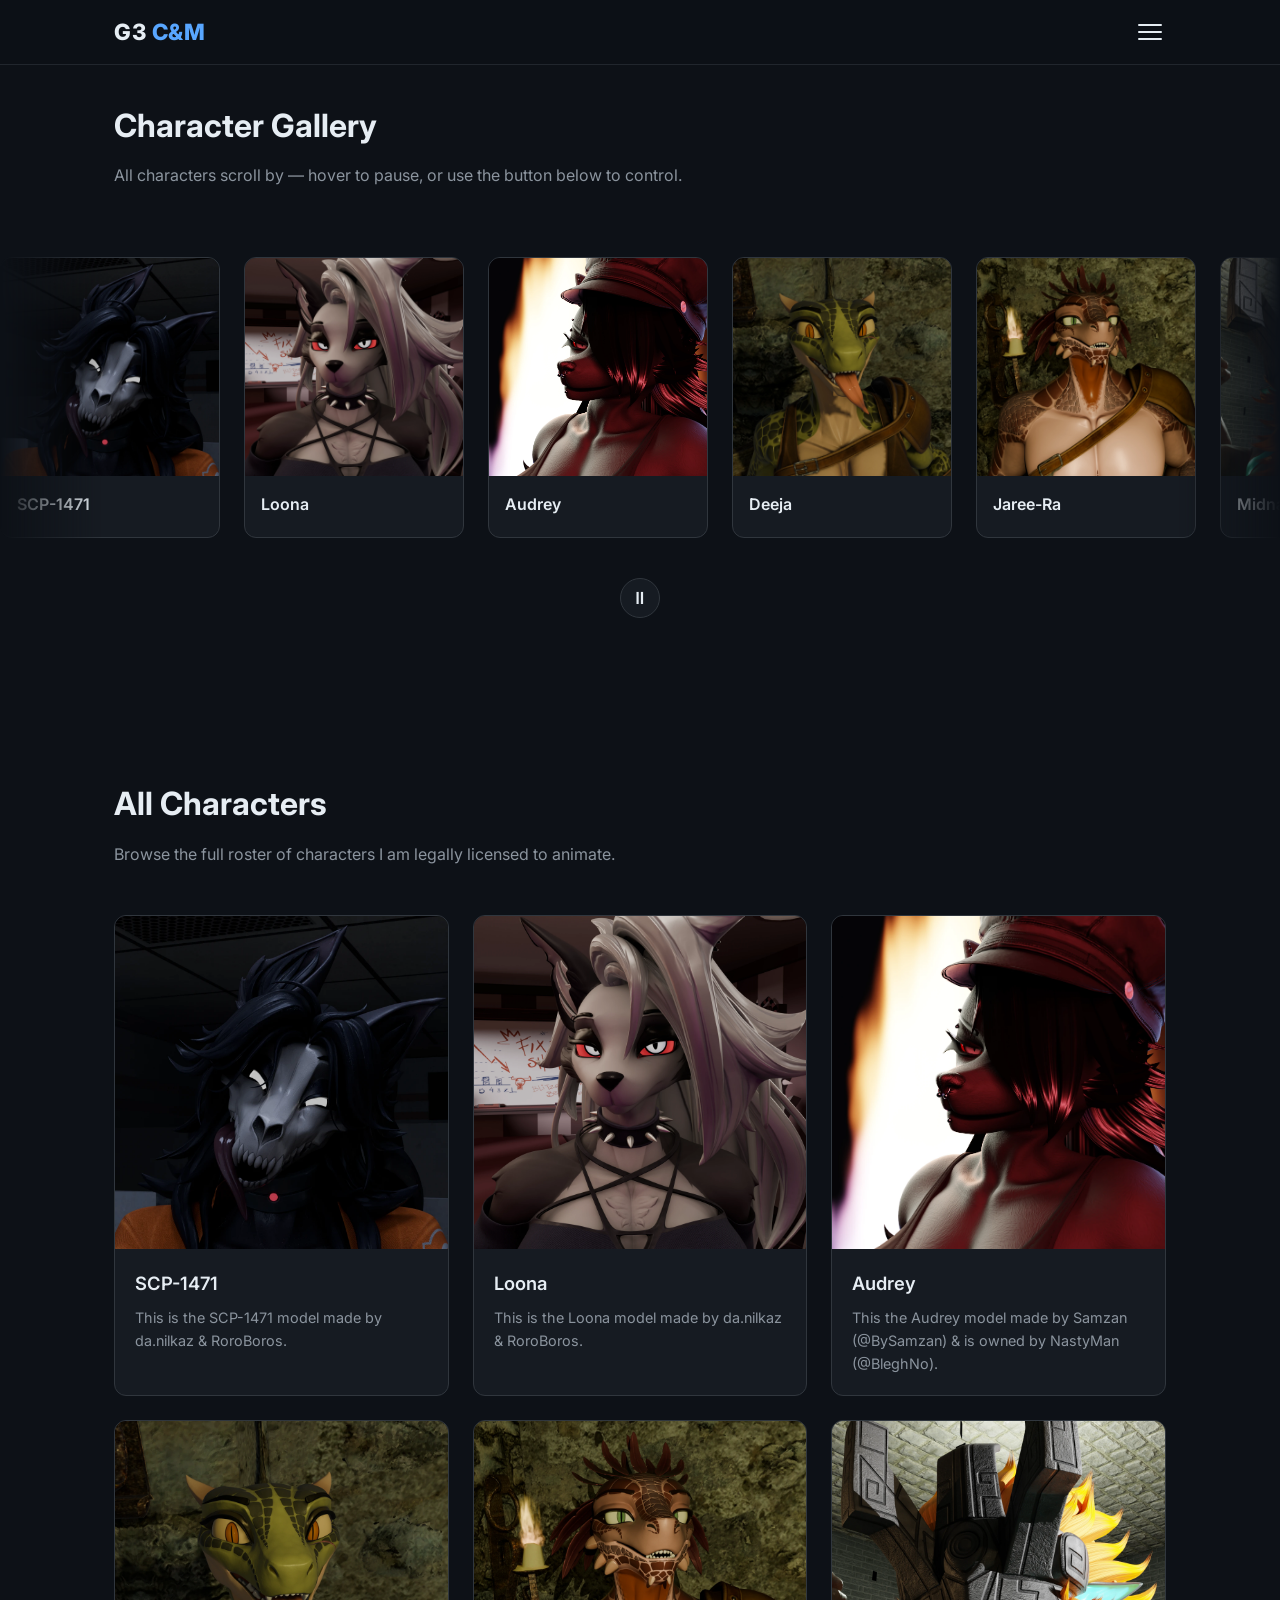
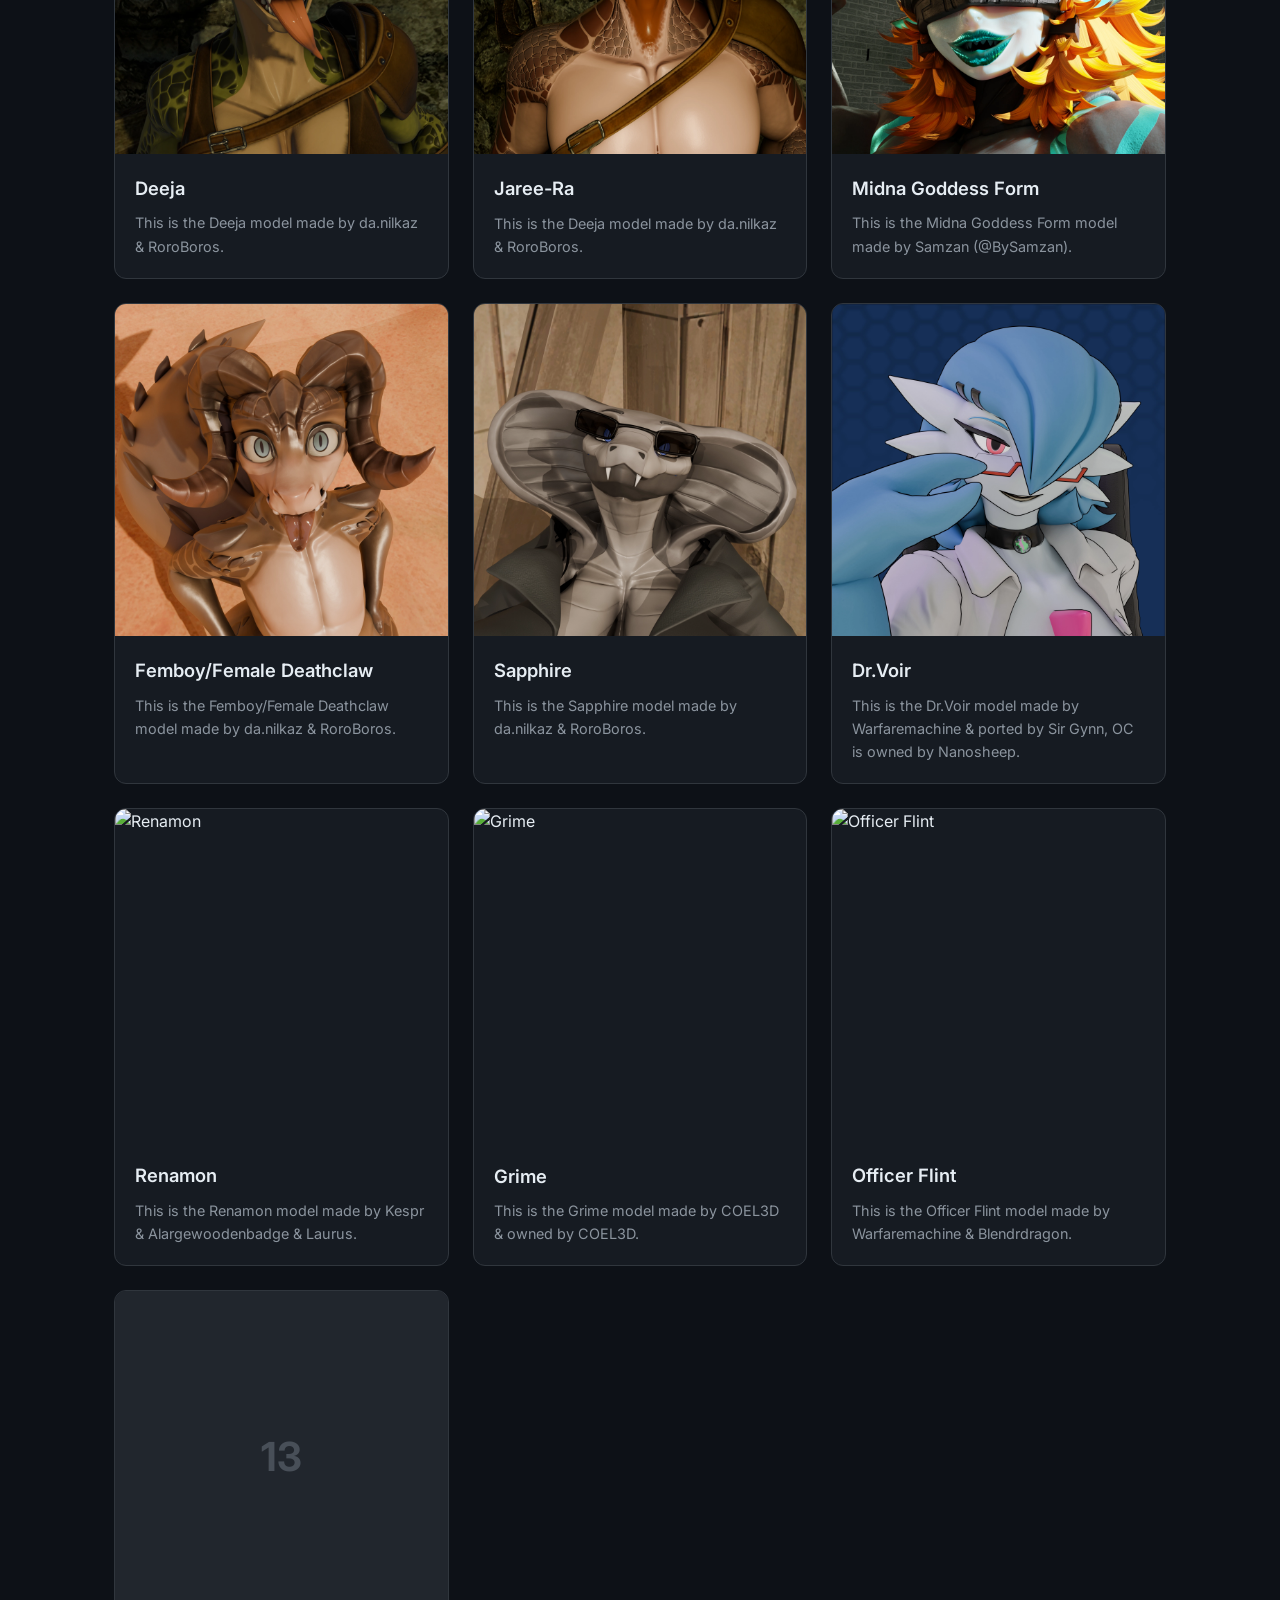
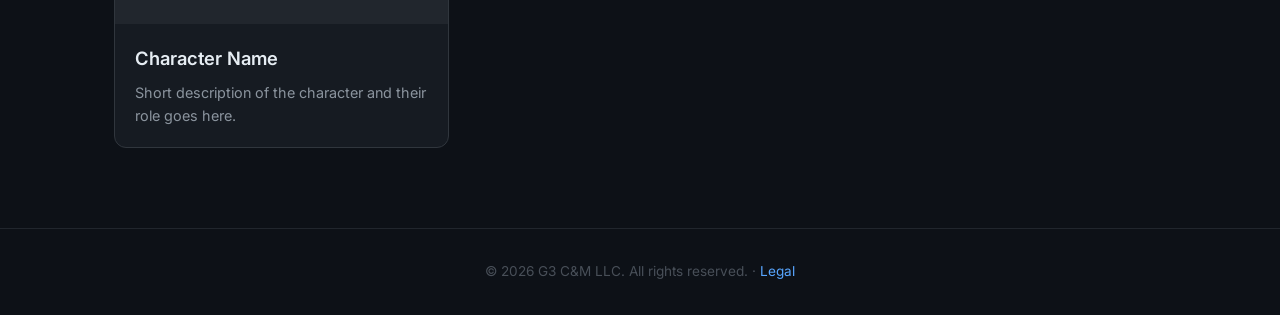
==== html/charactersPage.html @ 51c78f8b "Here is a concise commit message summarizing your diffs: Populate Grime and Officer Flint character " ====
<!DOCTYPE html>
<html lang="en">
<head>
    <meta charset="UTF-8">
    <meta name="viewport" content="width=device-width, initial-scale=1.0">
    <title>All Characters — G3 C&M</title>
    <link rel="preconnect" href="https://fonts.googleapis.com">
    <link rel="preconnect" href="https://fonts.gstatic.com" crossorigin>
    <link href="https://fonts.googleapis.com/css2?family=Inter:wght@400;500;600;700;800&display=swap" rel="stylesheet">
    <link rel="stylesheet" href="css/index.css">
</head>
<body>

<header>
    <div class="container header-inner">
        <div class="logo">G3 <span>C&amp;M</span></div>
        <button class="hamburger" id="hamburger" aria-label="Toggle navigation menu">
            <span></span>
            <span></span>
            <span></span>
        </button>
    </div>
</header>

<div class="nav-overlay" id="navOverlay"></div>
<nav class="nav-panel" id="navPanel">
    <a href="../index.html#home" class="nav-link">Home</a>
    <a href="../index.html#roster" class="nav-link">Roster</a>
    <a href="../index.html#streams" class="nav-link">Streams</a>
    <a href="../index.html#contact" class="nav-link">Contact</a>
    <a href="legal.html" class="nav-link">Legal</a>
</nav>

<main>
    <section class="carousel-section">
        <div class="container">
            <h2 class="section-title">Character Gallery</h2>
            <p class="section-sub">All characters scroll by — hover to pause, or use the button below to control.</p>
        </div>
        <div class="carousel-wrapper">
            <div class="carousel-track" id="carouselTrack">
                <div class="carousel-card">
                    <img class="carousel-img" src="images/char/mal0CharPic1.webp" alt="SCP-1471">
                    <div class="carousel-body">
                        <h3>SCP-1471</h3>
                    </div>
                </div>
                <div class="carousel-card">
                    <img class="carousel-img" src="images/char/loonaCharPic1.webp" alt="Loona">
                    <div class="carousel-body">
                        <h3>Loona</h3>
                    </div>
                </div>
                <div class="carousel-card">
                    <img class="carousel-img" src="images/char/audreyCharPic1.webp" alt="Audrey">
                    <div class="carousel-body">
                        <h3>Audrey</h3>
                    </div>
                </div>
                <div class="carousel-card">
                    <img class="carousel-img" src="images/char/deejaCharPic1.webp" alt="Deeja">
                    <div class="carousel-body">
                        <h3>Deeja</h3>
                    </div>
                </div>
                <div class="carousel-card">
                    <img class="carousel-img" src="images/char/jaree-raCharPic1.webp" alt="Jaree-Ra">
                    <div class="carousel-body">
                        <h3>Jaree-Ra</h3>
                    </div>
                </div>
                <div class="carousel-card">
                    <img class="carousel-img" src="images/char/midnaGoddessFormCharPic1.webp" alt="Midna Goddess Form">
                    <!--div class="carousel-placeholder">06</div-->
                    <div class="carousel-body">
                        <h3>Midna Goddess Form</h3>
                    </div>
                </div>
                <div class="carousel-card">
                    <img class="carousel-img" src="images/char/daFemboyDeathClawCharPic1.webp" alt="Da Femboy Death Claw">
                    <!--div class="carousel-placeholder">07</div-->
                    <div class="carousel-body">
                        <h3>Deathclaw</h3>
                    </div>
                </div>
                <div class="carousel-card">
                    <img class="carousel-img" src="images/char/sapphireCharPic1.webp" alt="Sapphire">
                    <div class="carousel-body">
                        <h3>Sapphire</h3>
                    </div>
                </div>
                <div class="carousel-card">
                    <img class="carousel-img" src="images/char/drVoirCharPic1.webp" alt="Dr.Voir">
                    <div class="carousel-body">
                        <h3>Dr.Voir</h3>
                    </div>
                </div>
                <div class="carousel-card">
                    <img class="carousel-img" src="images/char/renamonCharPic1.webp" alt="Renamon">
                    <div class="carousel-body">
                        <h3>Renamon</h3>
                    </div>
                </div>
                <div class="carousel-card">
                    <img class="carousel-img" src="images/char/grimeCharPic1.webp" alt="Grime">
                    <div class="carousel-body">
                        <h3>Grime</h3>
                    </div>
                </div>
                <div class="carousel-card">
                    <img class="carousel-img" src="images/char/officerFlintCharPic1.webp" alt="Officer Flint">
                    <div class="carousel-body">
                        <h3>Officer Flint</h3>
                    </div>
                </div>
                <div class="carousel-card">
                    <div class="carousel-placeholder">13</div>
                    <div class="carousel-body">
                        <h3>Character Name</h3>
                    </div>
                </div>
            </div>
        </div>
        <div class="carousel-controls">
            <button class="carousel-toggle" id="carouselToggle">⏸</button>
        </div>
    </section>

    <section id="full-roster">
        <div class="container">
            <h2 class="section-title">All Characters</h2>
            <p class="section-sub">Browse the full roster of characters I am legally licensed to animate.</p>
            <div class="roster-grid">
                <div class="character-card">
                    <img class="char-img" src="images/char/mal0CharPic1.webp" alt="SCP-1471">
                    <div class="card-body">
                        <h3>SCP-1471</h3>
                        <p>This is the SCP-1471 model made by da.nilkaz & RoroBoros.</p>
                    </div>
                </div>
                <div class="character-card">
                    <img class="char-img" src="images/char/loonaCharPic1.webp" alt="Loona">
                    <div class="card-body">
                        <h3>Loona</h3>
                        <p>This is the Loona model made by da.nilkaz & RoroBoros.</p>
                    </div>
                </div>
                <div class="character-card">
                    <img class="char-img" src="images/char/audreyCharPic1.webp" alt="Audrey">
                    <div class="card-body">
                        <h3>Audrey</h3>
                        <p>This the Audrey model made by Samzan (@BySamzan) & is owned by NastyMan (@BleghNo).</p>
                    </div>
                </div>
                <div class="character-card">
                    <img class="char-img" src="images/char/deejaCharPic1.webp" alt="Deeja">
                    <div class="card-body">
                        <h3>Deeja</h3>
                        <p>This is the Deeja model made by da.nilkaz & RoroBoros.</p>
                    </div>
                </div>
                <div class="character-card">
                    <img class="char-img" src="images/char/jaree-raCharPic1.webp" alt="Jaree-Ra">
                    <div class="card-body">
                        <h3>Jaree-Ra</h3>
                        <p>This is the Deeja model made by da.nilkaz & RoroBoros.</p>
                    </div>
                </div>
                <div class="character-card">
                    <img class="char-img" src="images/char/midnaGoddessFormCharPic1.webp" alt="Midna Goddess Form">
                    <!---div class="img-placeholder">06</div--->
                    <div class="card-body">
                        <h3>Midna Goddess Form</h3>
                        <p>This is the Midna Goddess Form model made by Samzan (@BySamzan).</p>
                    </div>
                </div>
                <div class="character-card">
                    <img class="char-img" src="images/char/daFemboyDeathClawCharPic1.webp" alt="Da Femboy Death Claw">
                    <!--div class="img-placeholder">07</div-->
                    <div class="card-body">
                        <h3>Femboy/Female Deathclaw</h3>
                        <p>This is the Femboy/Female Deathclaw model made by da.nilkaz & RoroBoros.</p>
                    </div>
                </div>
                <div class="character-card">
                    <img class="char-img" src="images/char/sapphireCharPic1.webp" alt="Sapphire">
                    <div class="card-body">
                        <h3>Sapphire</h3>
                        <p>This is the Sapphire model made by da.nilkaz & RoroBoros.</p>
                    </div>
                </div>
                <div class="character-card">
                    <img class="char-img" src="images/char/drVoirCharPic1.webp" alt="Dr.Voir">
                    <div class="card-body">
                        <h3>Dr.Voir</h3>
                        <p>This is the Dr.Voir model made by Warfaremachine & ported by Sir Gynn, OC is owned by Nanosheep.</p>
                    </div>
                </div>
                <div class="character-card">
                    <img class="char-img" src="images/char/renamonCharPic1.webp" alt="Renamon">
                    <div class="card-body">
                        <h3>Renamon</h3>
                        <p>This is the Renamon model made by Kespr & Alargewoodenbadge & Laurus.</p>
                    </div>
                </div>
                <div class="character-card">
                    <img class="char-img" src="images/char/grimeCharPic1.webp" alt="Grime">
                    <div class="card-body">
                        <h3>Grime</h3>
                        <p>This is the Grime model made by COEL3D & owned by COEL3D.</p>
                    </div>
                </div>
                <div class="character-card">
                    <img class="char-img" src="images/char/officerFlintCharPic1.webp" alt="Officer Flint">
                    <div class="card-body">
                        <h3>Officer Flint</h3>
                        <p>This is the Officer Flint model made by Warfaremachine & Blendrdragon.</p>
                    </div>
                </div>
                <div class="character-card">
                    <div class="img-placeholder">13</div>
                    <div class="card-body">
                        <h3>Character Name</h3>
                        <p>Short description of the character and their role goes here.</p>
                    </div>
                </div>
            </div>
        </div>
    </section>
</main>

<footer>
    <div class="container">
        &copy; 2026 G3 C&amp;M LLC. All rights reserved. &middot; <a href="legal.html">Legal</a>
    </div>
</footer>

<script src="js/index.js"></script>
</body>
</html>
---- html/css/index.css ----
*, *::before, *::after {
    margin: 0;
    padding: 0;
    box-sizing: border-box;
}
html {
    scroll-behavior: smooth;
}
body {
    font-family: 'Inter', -apple-system, BlinkMacSystemFont, 'Segoe UI', sans-serif;
    background: #0d1117;
    color: #e6edf3;
    line-height: 1.6;
    min-height: 100vh;
}

a {
    color: #58a6ff;
    text-decoration: none;
    transition: color 0.2s;
}
a:hover {
    color: #79c0ff;
}

.container {
    max-width: 1100px;
    margin: 0 auto;
    padding: 0 24px;
}

header {
    position: fixed;
    top: 0;
    left: 0;
    right: 0;
    z-index: 1000;
    background: rgba(13, 17, 23, 0.85);
    -webkit-backdrop-filter: blur(10px);
    backdrop-filter: blur(10px);
    border-bottom: 1px solid #21262d;
}
.header-inner {
    display: flex;
    align-items: center;
    justify-content: space-between;
    height: 64px;
}
.logo {
    font-size: 1.4rem;
    font-weight: 800;
    letter-spacing: 0.5px;
    color: #e6edf3;
}
.logo span {
    color: #58a6ff;
}

.hamburger {
    display: flex;
    flex-direction: column;
    justify-content: center;
    gap: 5px;
    width: 32px;
    height: 32px;
    background: none;
    border: none;
    cursor: pointer;
    padding: 4px;
    z-index: 1001;
}
.hamburger span {
    display: block;
    width: 100%;
    height: 2px;
    background: #e6edf3;
    border-radius: 2px;
    transition: all 0.3s ease;
    transform-origin: center;
}
.hamburger.active span:nth-child(1) {
    transform: translateY(7px) rotate(45deg);
}
.hamburger.active span:nth-child(2) {
    opacity: 0;
}
.hamburger.active span:nth-child(3) {
    transform: translateY(-7px) rotate(-45deg);
}

.nav-overlay {
    position: fixed;
    top: 0;
    right: 0;
    bottom: 0;
    left: 0;
    background: rgba(0, 0, 0, 0.6);
    opacity: 0;
    pointer-events: none;
    transition: opacity 0.3s ease;
    z-index: 998;
}
.nav-overlay.open {
    opacity: 1;
    pointer-events: auto;
}

.nav-panel {
    position: fixed;
    top: 0;
    right: 0;
    bottom: 0;
    width: 280px;
    max-width: 80vw;
    background: #161b22;
    border-left: 1px solid #30363d;
    padding: 80px 32px 32px;
    transform: translateX(100%);
    transition: transform 0.3s ease;
    z-index: 999;
    display: flex;
    flex-direction: column;
    gap: 8px;
}
.nav-panel.open {
    transform: translateX(0);
}
.nav-panel a {
    font-size: 1.1rem;
    font-weight: 500;
    color: #e6edf3;
    padding: 12px 16px;
    border-radius: 8px;
    transition: background 0.2s;
}
.nav-panel a:hover {
    background: #21262d;
    color: #58a6ff;
}

section {
    padding: 100px 0 80px;
}

#home {
    min-height: 100vh;
    display: flex;
    align-items: center;
    padding-top: 64px;
}
.hero-content {
    max-width: 700px;
}
.hero-content h1 {
    font-size: 3.2rem;
    font-weight: 800;
    line-height: 1.15;
    margin-bottom: 16px;
}
.hero-content h1 span {
    color: #58a6ff;
}
.hero-content .tagline {
    font-size: 1.2rem;
    font-weight: 500;
    color: #8b949e;
    margin-bottom: 20px;
}
.hero-content p {
    font-size: 1rem;
    color: #8b949e;
    max-width: 560px;
    margin-bottom: 32px;
}
.hero-links {
    display: flex;
    flex-wrap: wrap;
    gap: 12px;
}
.hero-links a {
    display: inline-flex;
    align-items: center;
    gap: 8px;
    padding: 12px 24px;
    border-radius: 8px;
    font-weight: 600;
    font-size: 0.95rem;
    border: 1px solid #30363d;
    background: #161b22;
    color: #e6edf3;
    transition: all 0.2s;
}
.hero-links a:hover {
    border-color: #58a6ff;
    background: #1c2128;
    color: #58a6ff;
}

#roster {
    scroll-margin-top: 64px;
}
.section-title {
    font-size: 2rem;
    font-weight: 700;
    margin-bottom: 12px;
}
.section-sub {
    color: #8b949e;
    margin-bottom: 48px;
    max-width: 600px;
}
.roster-grid {
    display: grid;
    grid-template-columns: repeat(auto-fill, minmax(280px, 1fr));
    gap: 24px;
}
.character-card {
    background: #161b22;
    border: 1px solid #30363d;
    border-radius: 12px;
    overflow: hidden;
    transition: border-color 0.2s, transform 0.2s;
}
.character-card:hover {
    border-color: #58a6ff;
    transform: translateY(-4px);
}
.character-card .char-img {
    width: 100%;
    aspect-ratio: 1 / 1;
    object-fit: cover;
    display: block;
}
.character-card .img-placeholder {
    width: 100%;
    aspect-ratio: 1 / 1;
    background: #21262d;
    display: flex;
    align-items: center;
    justify-content: center;
    color: #484f58;
    font-size: 2.5rem;
    font-weight: 700;
}
.character-card .card-body {
    padding: 20px;
}
.character-card .card-body h3 {
    font-size: 1.15rem;
    font-weight: 600;
    margin-bottom: 8px;
}
.character-card .card-body p {
    color: #8b949e;
    font-size: 0.9rem;
}

#streams {
    scroll-margin-top: 64px;
}
.streams-grid {
    display: grid;
    grid-template-columns: repeat(auto-fill, minmax(200px, 1fr));
    gap: 20px;
}
.stream-card {
    display: flex;
    align-items: center;
    gap: 14px;
    padding: 20px;
    background: #161b22;
    border: 1px solid #30363d;
    border-radius: 12px;
    color: #e6edf3;
    font-weight: 600;
    font-size: 1rem;
    transition: border-color 0.2s, transform 0.2s;
}
.stream-card:hover {
    border-color: #58a6ff;
    transform: translateY(-3px);
    color: #58a6ff;
}
.stream-card .stream-icon {
    width: 24px;
    height: 24px;
    flex-shrink: 0;
}

#contact {
    scroll-margin-top: 64px;
}
.contact-links {
    display: flex;
    flex-wrap: wrap;
    gap: 16px;
}
.contact-links a {
    font-size: 1rem;
    font-weight: 500;
    color: #8b949e;
    transition: color 0.2s;
}
.contact-links a:hover {
    color: #58a6ff;
}

footer {
    border-top: 1px solid #21262d;
    padding: 32px 0;
    text-align: center;
    color: #484f58;
    font-size: 0.85rem;
}

.show-more-wrapper {
    text-align: center;
    margin-top: 40px;
}
.show-more-btn {
    display: inline-flex;
    align-items: center;
    gap: 8px;
    padding: 14px 32px;
    border-radius: 8px;
    font-weight: 600;
    font-size: 1rem;
    border: 1px solid #30363d;
    background: #161b22;
    color: #e6edf3;
    transition: all 0.2s;
    cursor: pointer;
}
.show-more-btn:hover {
    border-color: #58a6ff;
    background: #1c2128;
    color: #58a6ff;
}

.carousel-section {
    padding: 100px 0 60px;
    overflow: hidden;
}
.carousel-wrapper {
    position: relative;
    mask-image: linear-gradient(to right, transparent 0%, #000 8%, #000 92%, transparent 100%);
    -webkit-mask-image: linear-gradient(to right, transparent 0%, #000 8%, #000 92%, transparent 100%);
    overflow: hidden;
    padding: 20px 0;
}
.carousel-track {
    display: flex;
    gap: 24px;
    width: fit-content;
    animation: scroll-right 40s linear infinite;
}
.carousel-track:hover {
    animation-play-state: paused;
}
.carousel-card {
    width: 220px;
    flex-shrink: 0;
    background: #161b22;
    border: 1px solid #30363d;
    border-radius: 12px;
    overflow: hidden;
    transition: border-color 0.2s, transform 0.2s;
}
.carousel-card:hover {
    border-color: #58a6ff;
    transform: translateY(-4px);
}
.carousel-card .carousel-img {
    width: 100%;
    aspect-ratio: 1 / 1;
    object-fit: cover;
    display: block;
}
.carousel-card .carousel-placeholder {
    width: 100%;
    aspect-ratio: 1 / 1;
    background: #21262d;
    display: flex;
    align-items: center;
    justify-content: center;
    color: #484f58;
    font-size: 2rem;
    font-weight: 700;
}
.carousel-card .carousel-body {
    padding: 16px;
}
.carousel-card .carousel-body h3 {
    font-size: 1rem;
    font-weight: 600;
    margin-bottom: 4px;
}
.carousel-card .carousel-body p {
    color: #8b949e;
    font-size: 0.85rem;
}

.carousel-controls {
    display: flex;
    justify-content: center;
    align-items: center;
    gap: 12px;
    margin-top: 20px;
}
.carousel-toggle {
    display: inline-flex;
    align-items: center;
    justify-content: center;
    width: 40px;
    height: 40px;
    border-radius: 50%;
    border: 1px solid #30363d;
    background: #161b22;
    color: #e6edf3;
    font-size: 1.1rem;
    cursor: pointer;
    transition: all 0.2s;
}
.carousel-toggle:hover {
    border-color: #58a6ff;
    color: #58a6ff;
}

@keyframes scroll-right {
    0% { transform: translateX(-50%); }
    100% { transform: translateX(0); }
}

@media (max-width: 640px) {
    .hero-content h1 {
        font-size: 2.2rem;
    }
    .hero-content .tagline {
        font-size: 1rem;
    }
    .roster-grid {
        grid-template-columns: 1fr;
    }
    .streams-grid {
        grid-template-columns: 1fr 1fr;
    }
    section {
        padding: 72px 0 56px;
    }
}
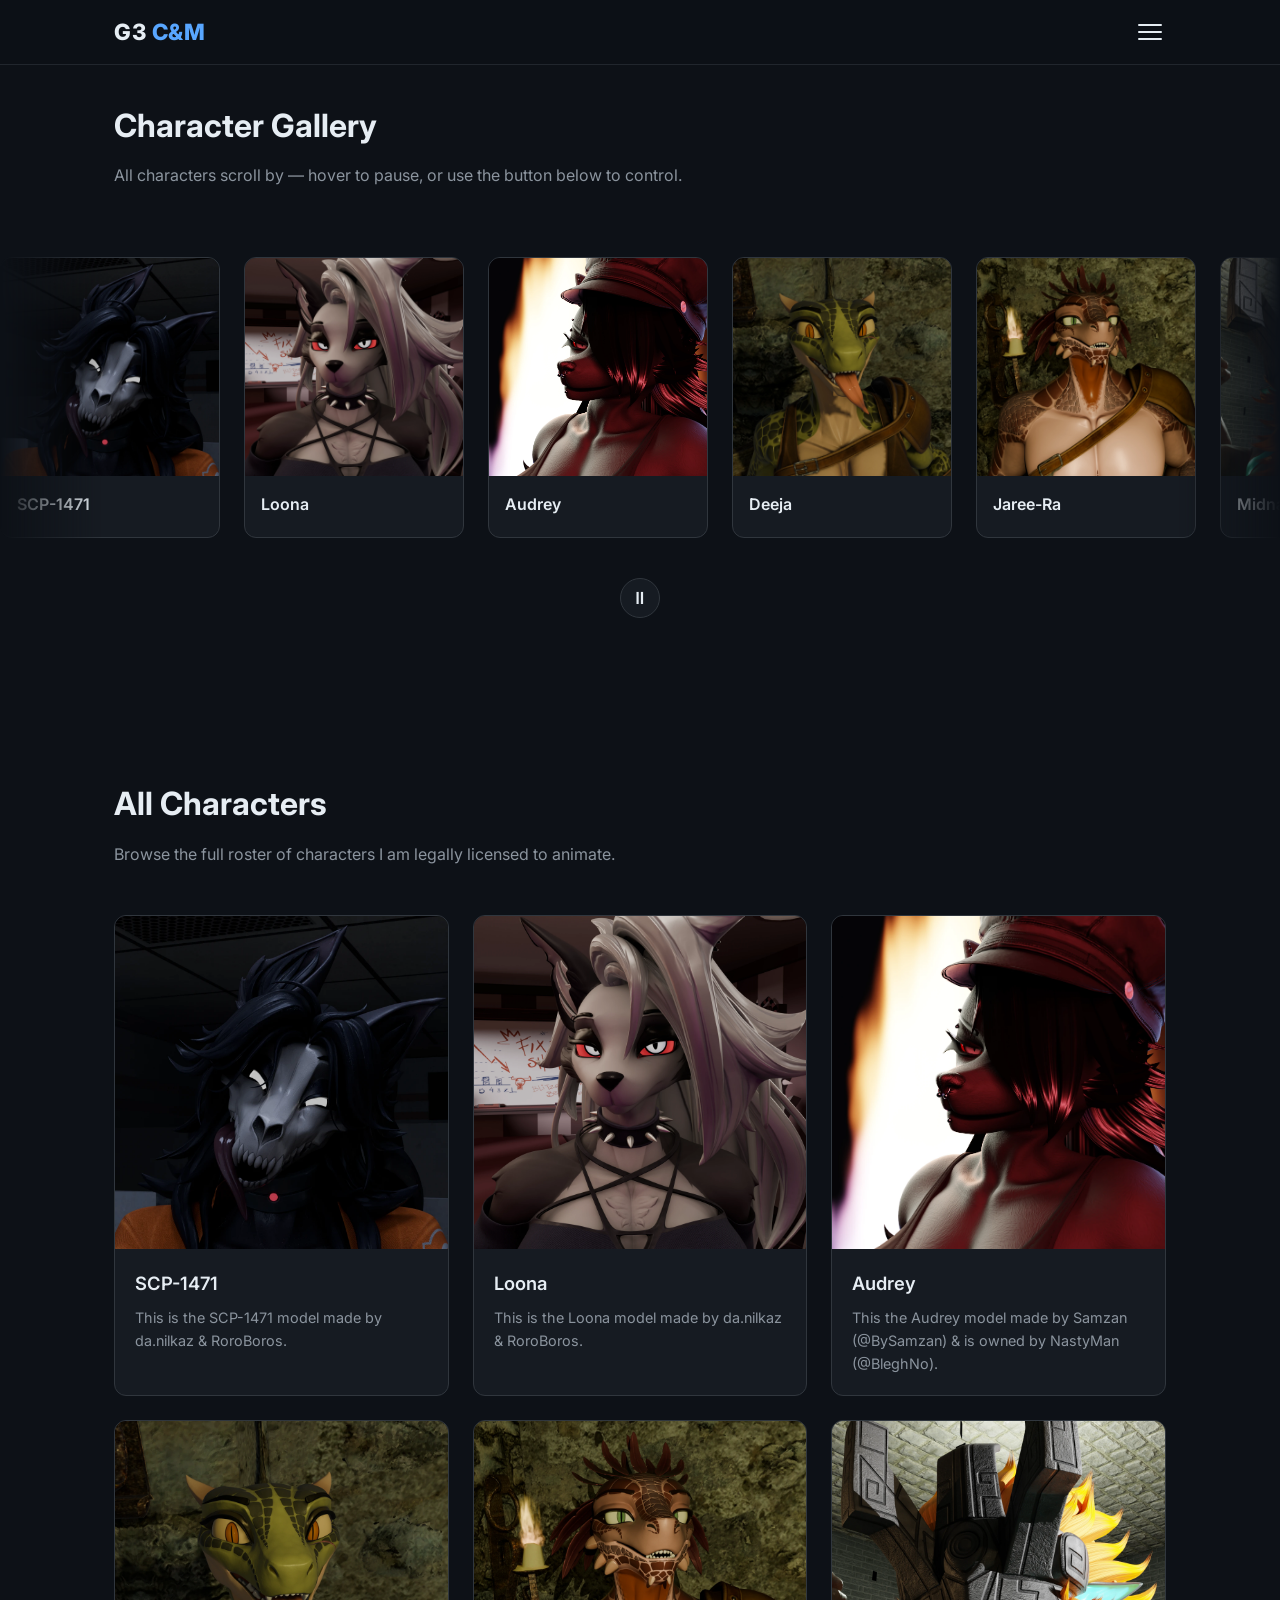
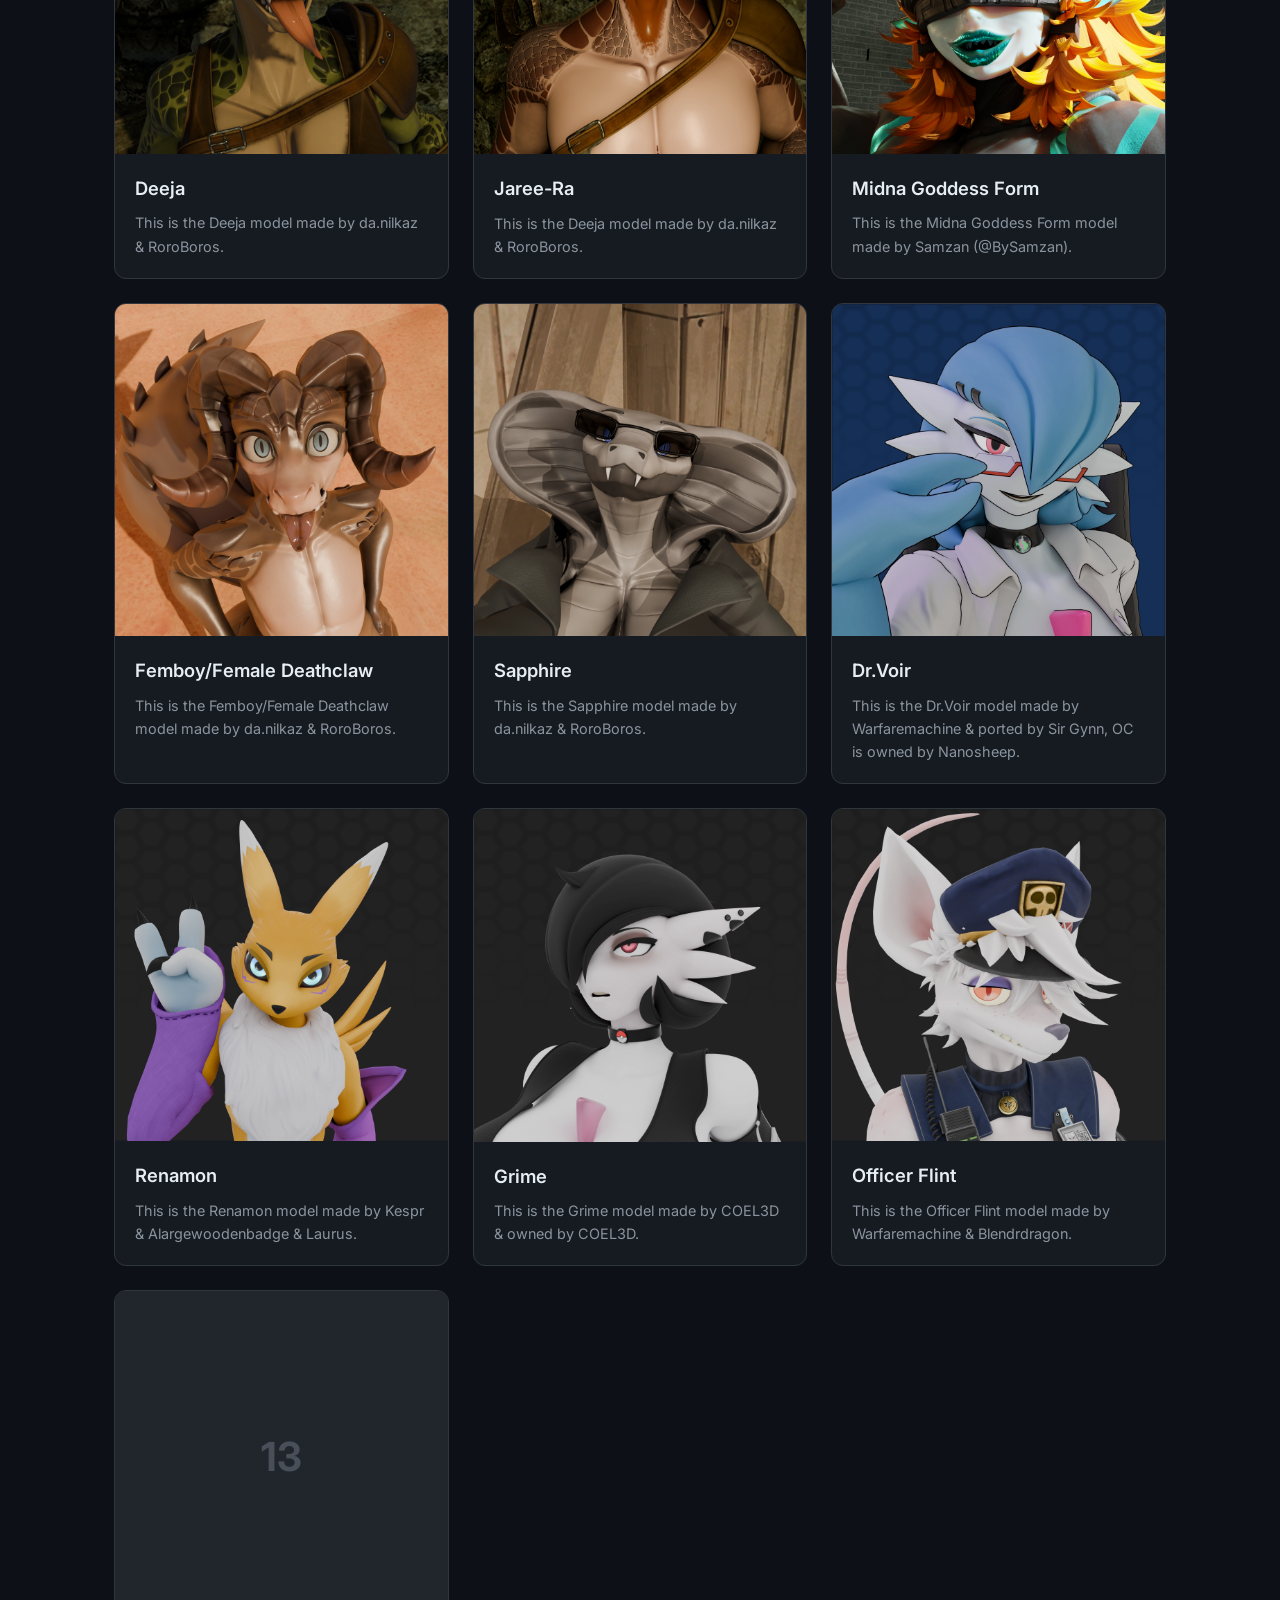
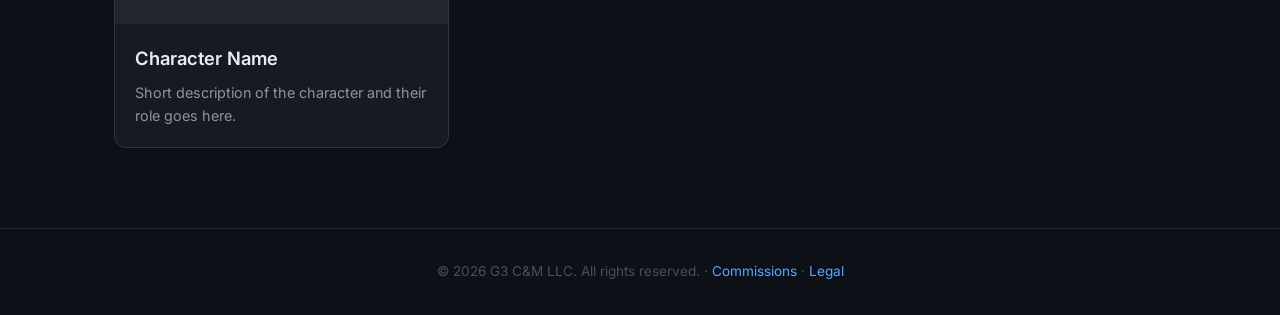
==== commit 251ece8d: "Here is a concise commit message summarizing your diffs: Add commissions page and new character imag" ====
--- a/html/charactersPage.html
+++ b/html/charactersPage.html
@@ -28,6 +28,7 @@
     <a href="../index.html#roster" class="nav-link">Roster</a>
     <a href="../index.html#streams" class="nav-link">Streams</a>
     <a href="../index.html#contact" class="nav-link">Contact</a>
+    <a href="commissions.html" class="nav-link">Commissions</a>
     <a href="legal.html" class="nav-link">Legal</a>
 </nav>
 
@@ -231,7 +232,7 @@
 
 <footer>
     <div class="container">
-        &copy; 2026 G3 C&amp;M LLC. All rights reserved. &middot; <a href="legal.html">Legal</a>
+        &copy; 2026 G3 C&amp;M LLC. All rights reserved. &middot; <a href="commissions.html">Commissions</a> &middot; <a href="legal.html">Legal</a>
     </div>
 </footer>
 
--- a/html/css/index.css
+++ b/html/css/index.css
@@ -429,6 +429,93 @@
 @keyframes scroll-right {
     0% { transform: translateX(-50%); }
     100% { transform: translateX(0); }
+}
+
+.commissions-section {
+    padding: 100px 0 40px;
+}
+.commissions-section .subtitle {
+    color: #8b949e;
+    margin-bottom: 48px;
+    max-width: 600px;
+}
+.info-block {
+    background: #161b22;
+    border: 1px solid #30363d;
+    border-radius: 12px;
+    padding: 32px;
+    margin-bottom: 24px;
+}
+.info-block h3 {
+    font-size: 1.15rem;
+    font-weight: 600;
+    margin-bottom: 12px;
+    color: #58a6ff;
+}
+.info-block p,
+.info-block li {
+    color: #8b949e;
+    font-size: 0.95rem;
+    line-height: 1.7;
+    margin-bottom: 8px;
+}
+.info-block ul {
+    padding-left: 24px;
+    list-style: disc;
+}
+.info-block li {
+    margin-bottom: 4px;
+}
+.pricing-table {
+    width: 100%;
+    border-collapse: collapse;
+    margin-bottom: 8px;
+}
+.pricing-table th {
+    text-align: left;
+    padding: 12px 16px;
+    font-size: 0.85rem;
+    font-weight: 600;
+    color: #8b949e;
+    text-transform: uppercase;
+    letter-spacing: 0.5px;
+    border-bottom: 1px solid #30363d;
+}
+.pricing-table td {
+    padding: 14px 16px;
+    font-size: 0.95rem;
+    color: #e6edf3;
+    border-bottom: 1px solid #21262d;
+}
+.pricing-table td:last-child {
+    color: #58a6ff;
+    font-weight: 600;
+    text-align: right;
+}
+.pricing-table tr:last-child td {
+    border-bottom: none;
+}
+.pricing-table tr:last-child td:last-child {
+    color: #f0883e;
+}
+.highlight-box {
+    background: #161b22;
+    border: 1px solid #f0883e;
+    border-radius: 12px;
+    padding: 32px;
+    margin-bottom: 24px;
+}
+.highlight-box h3 {
+    font-size: 1.15rem;
+    font-weight: 600;
+    margin-bottom: 12px;
+    color: #f0883e;
+}
+.highlight-box p {
+    color: #e6edf3;
+    font-size: 0.95rem;
+    line-height: 1.7;
+    margin-bottom: 8px;
 }
 
 @media (max-width: 640px) {
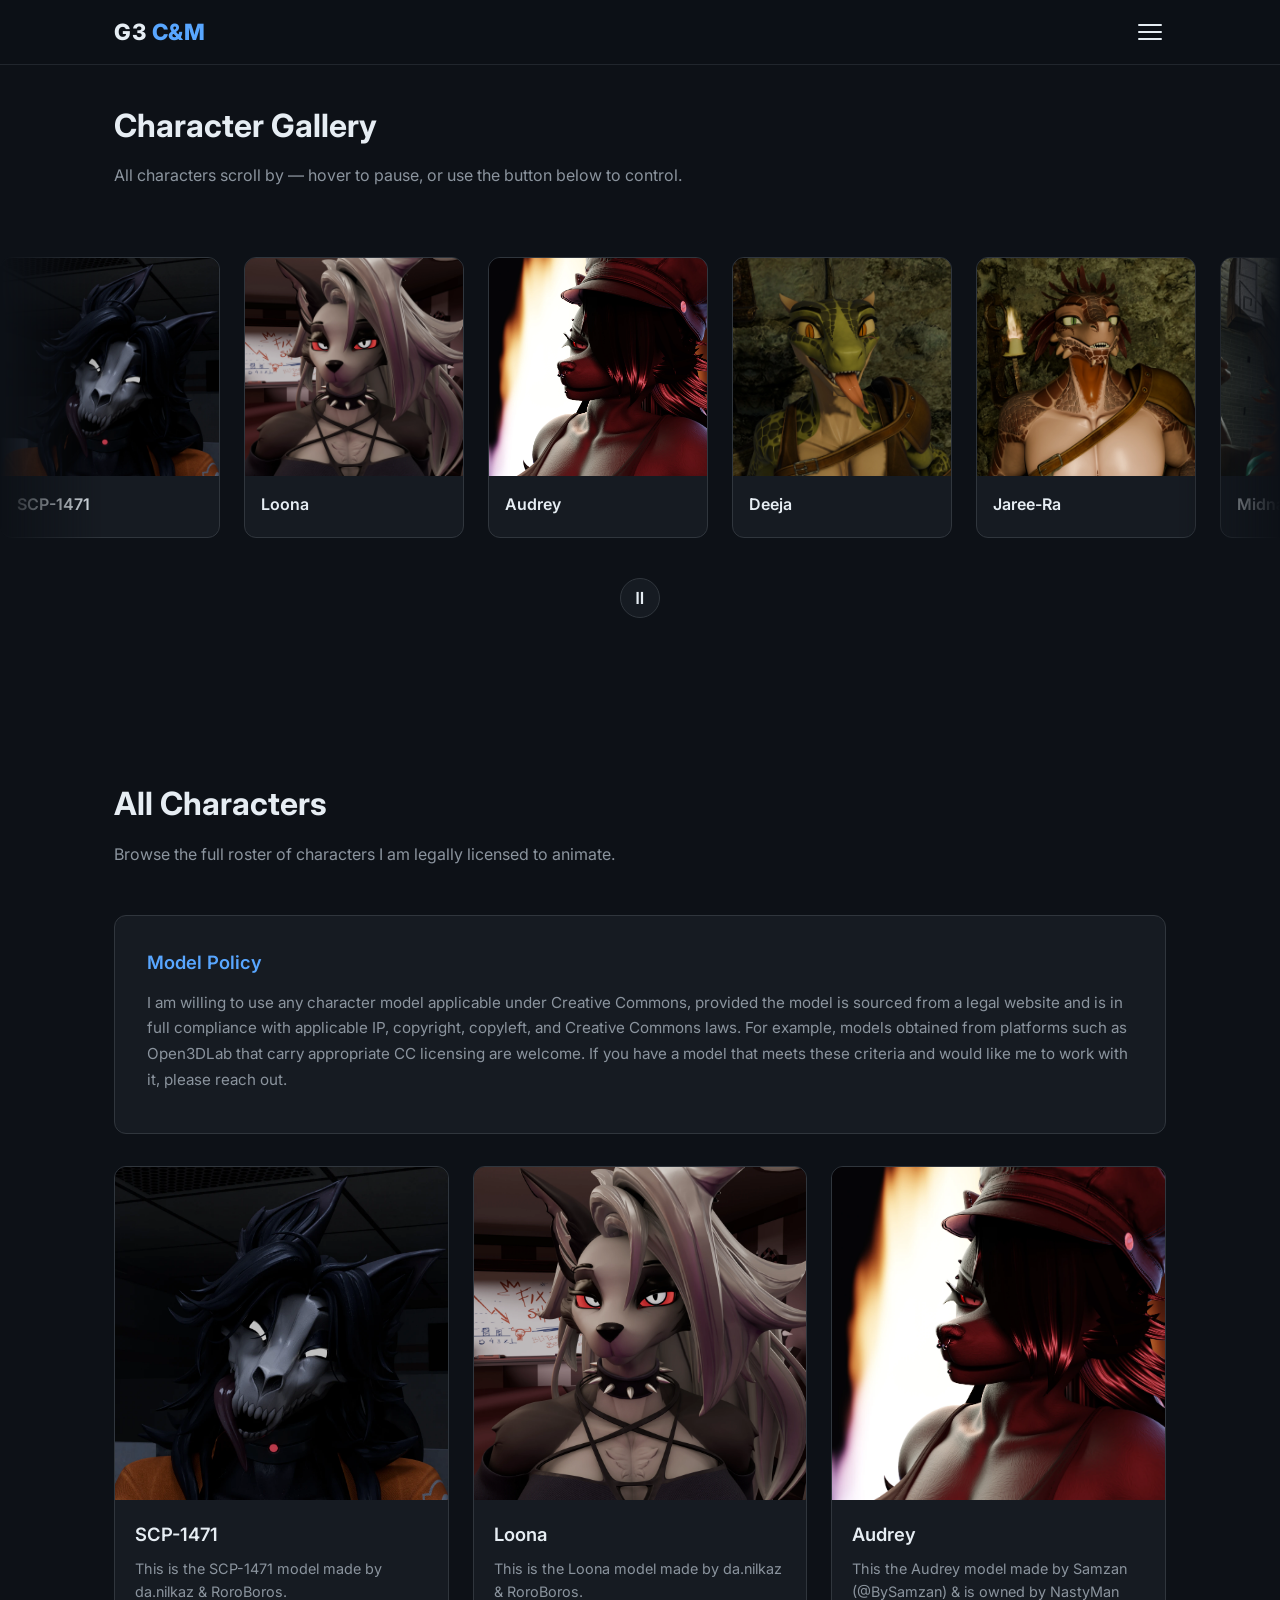
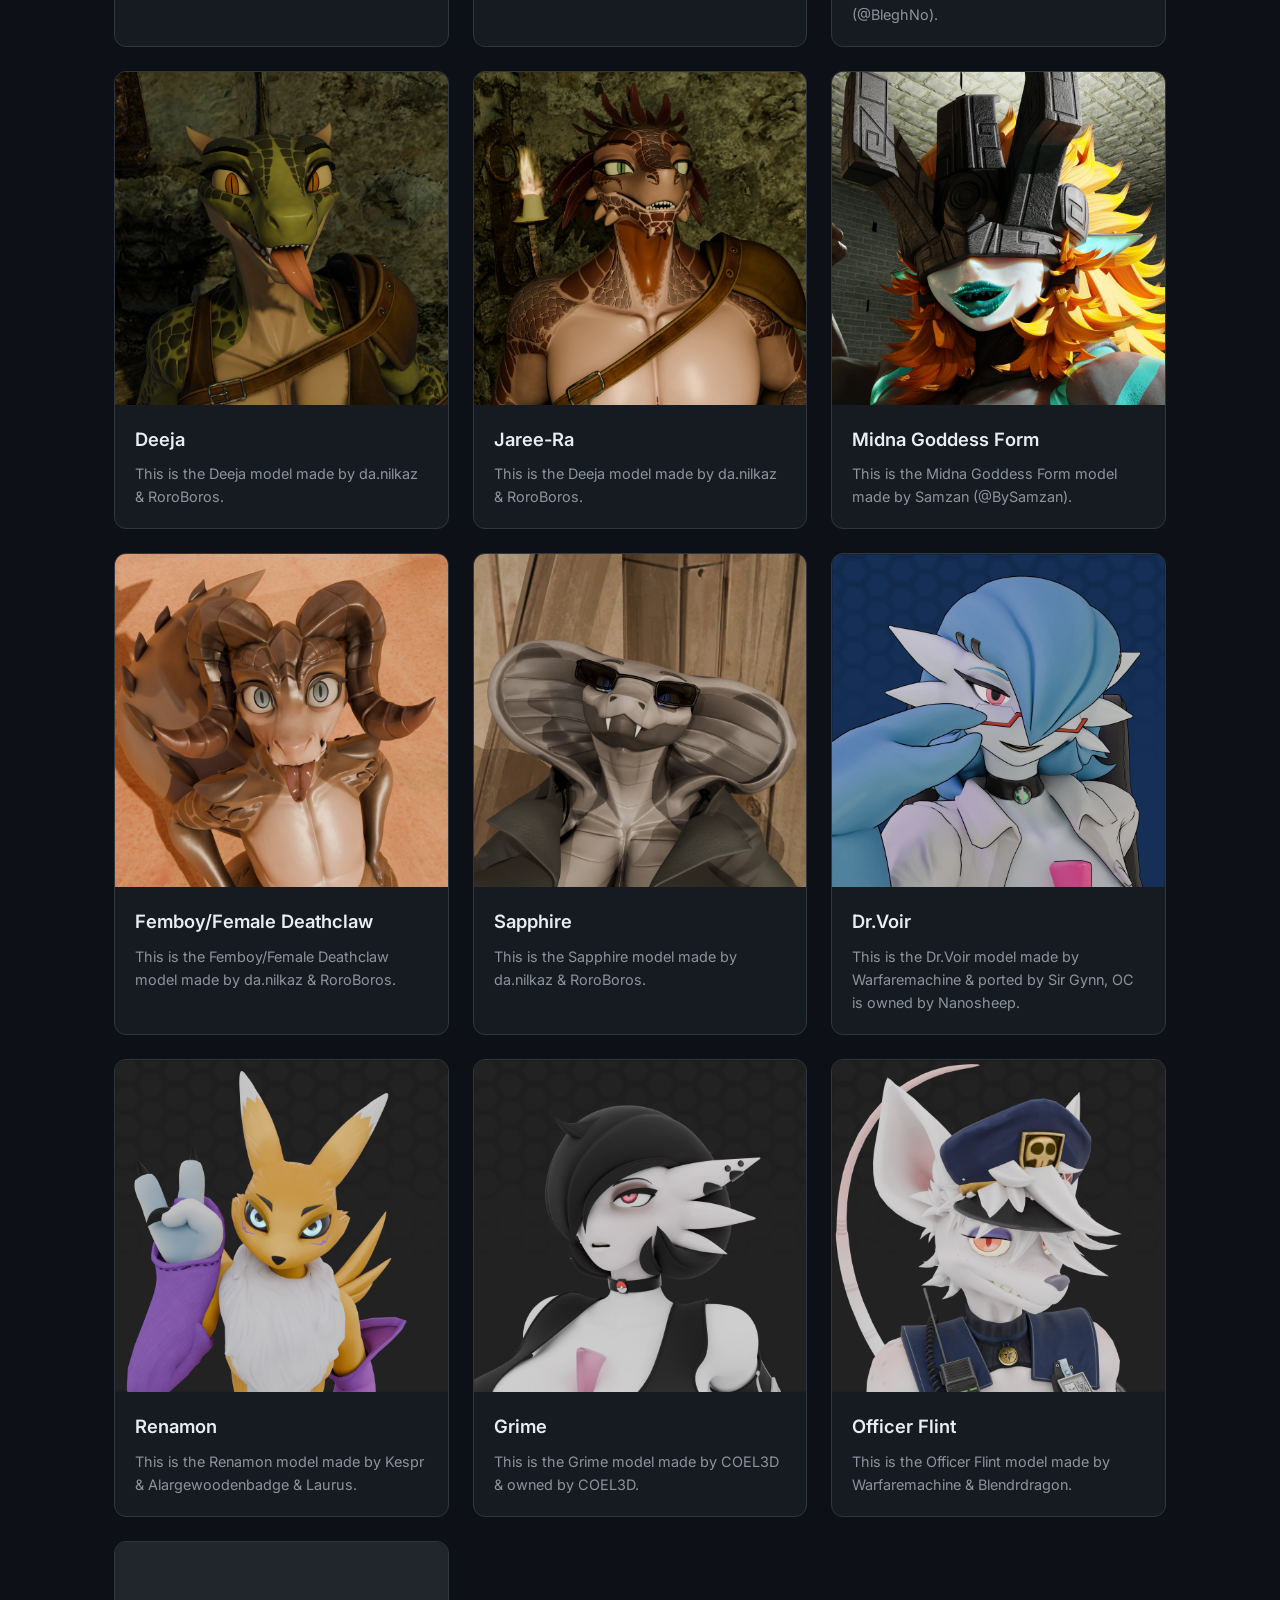
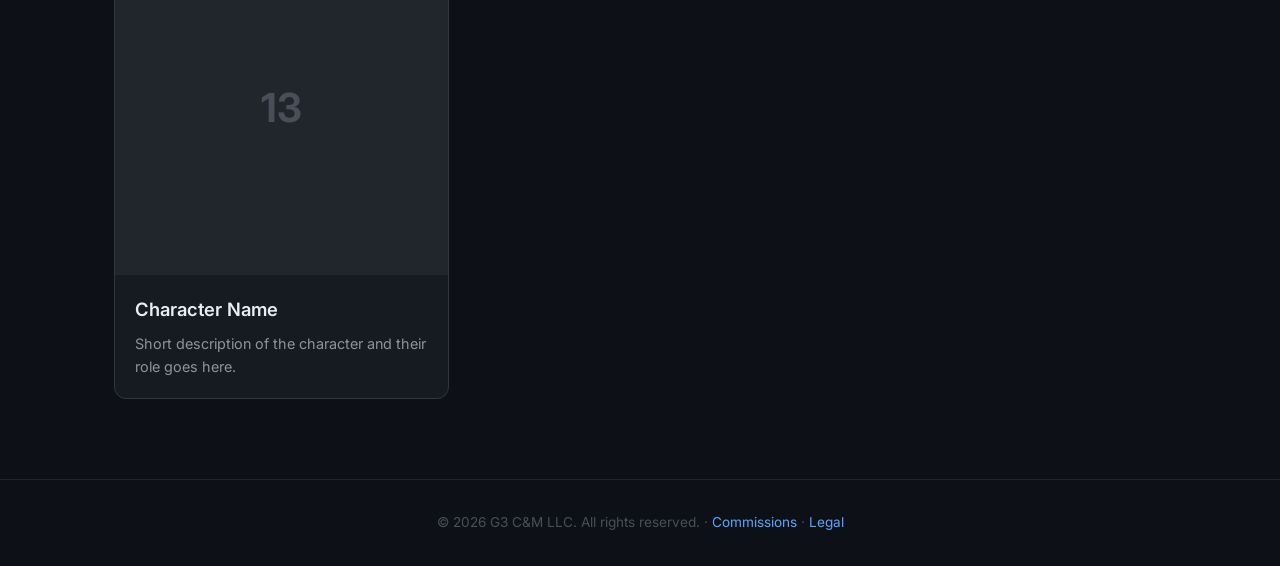
==== commit 0c2d006b: "Here is a concise commit message summarizing your diffs: Add BYOM, BYOS, DRM, and model policies to " ====
--- a/html/charactersPage.html
+++ b/html/charactersPage.html
@@ -131,6 +131,17 @@
         <div class="container">
             <h2 class="section-title">All Characters</h2>
             <p class="section-sub">Browse the full roster of characters I am legally licensed to animate.</p>
+            <div class="info-block" style="margin-bottom:32px;">
+                <h3>Model Policy</h3>
+                <p>
+                    I am willing to use any character model applicable under Creative Commons,
+                    provided the model is sourced from a legal website and is in full compliance
+                    with applicable IP, copyright, copyleft, and Creative Commons laws. For example,
+                    models obtained from platforms such as Open3DLab that carry appropriate CC
+                    licensing are welcome. If you have a model that meets these criteria and would
+                    like me to work with it, please reach out.
+                </p>
+            </div>
             <div class="roster-grid">
                 <div class="character-card">
                     <img class="char-img" src="images/char/mal0CharPic1.webp" alt="SCP-1471">
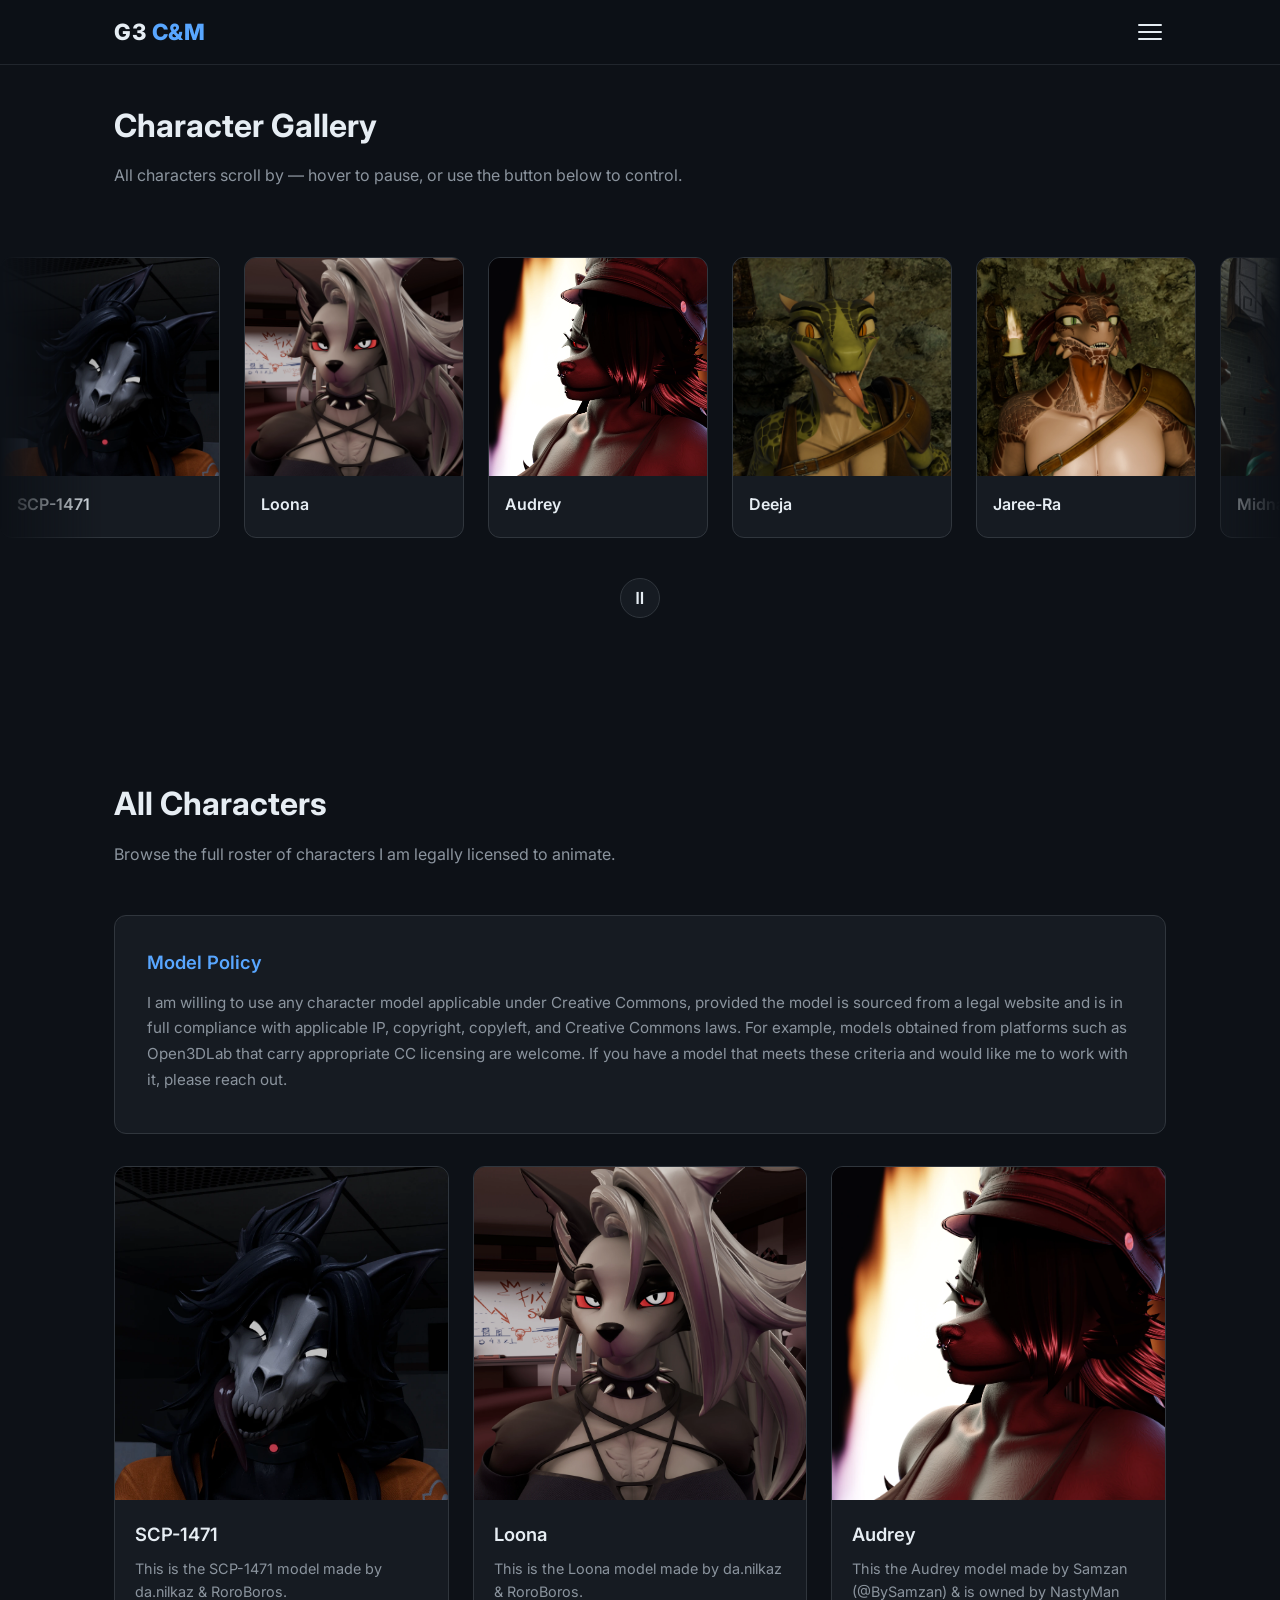
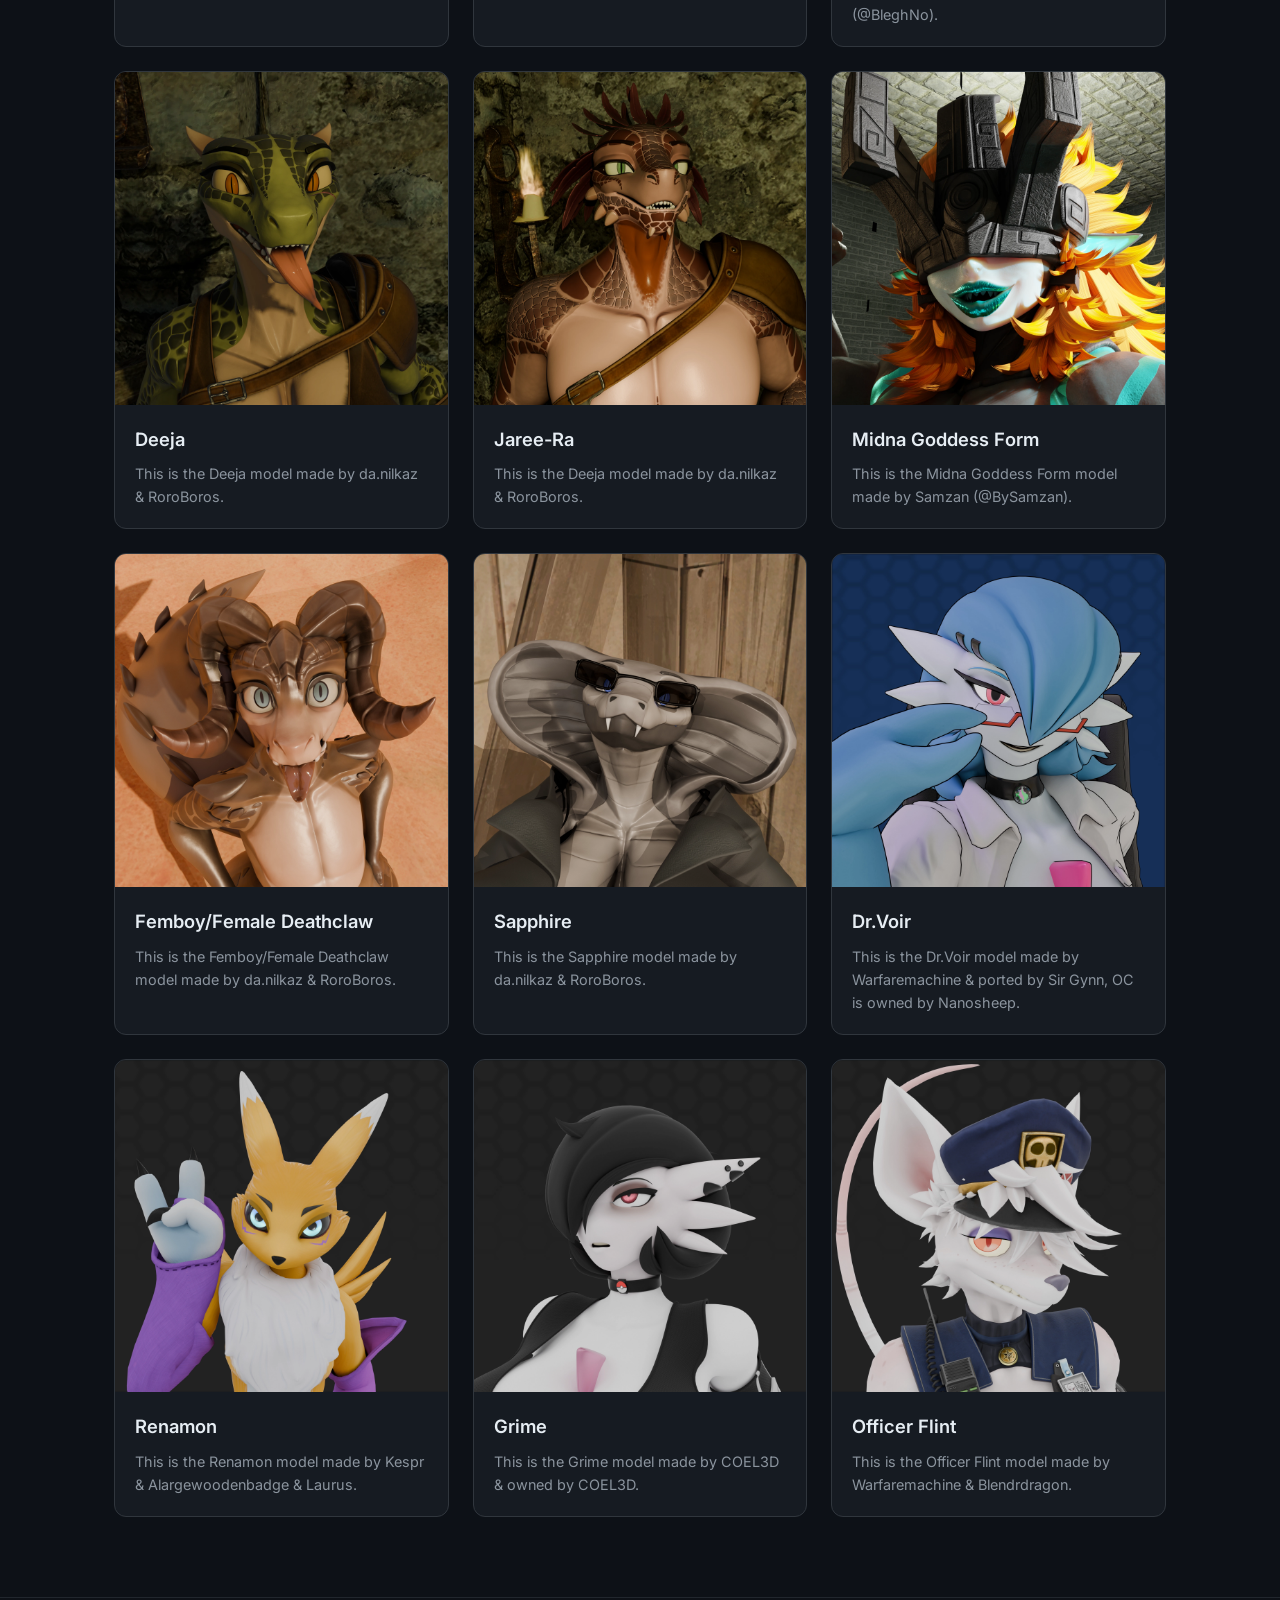
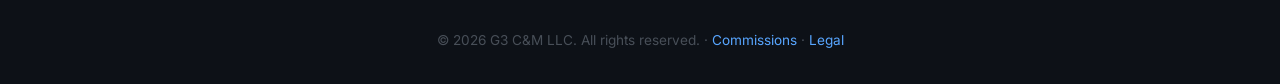
==== commit c3b9b21c: "> Gemini 2.5 generated this response due to high traffic on Gemini 3 Here is a concise commit messag" ====
--- a/html/charactersPage.html
+++ b/html/charactersPage.html
@@ -25,7 +25,7 @@
 <div class="nav-overlay" id="navOverlay"></div>
 <nav class="nav-panel" id="navPanel">
     <a href="../index.html#home" class="nav-link">Home</a>
-    <a href="../index.html#roster" class="nav-link">Roster</a>
+    <a href="charactersPage.html#full-roster" class="nav-link">Roster</a>
     <a href="../index.html#streams" class="nav-link">Streams</a>
     <a href="../index.html#contact" class="nav-link">Contact</a>
     <a href="commissions.html" class="nav-link">Commissions</a>
@@ -114,12 +114,12 @@
                         <h3>Officer Flint</h3>
                     </div>
                 </div>
-                <div class="carousel-card">
+                <!--div class="carousel-card">
                     <div class="carousel-placeholder">13</div>
                     <div class="carousel-body">
                         <h3>Character Name</h3>
                     </div>
-                </div>
+                </div-->
             </div>
         </div>
         <div class="carousel-controls">
@@ -229,12 +229,12 @@
                         <p>This is the Officer Flint model made by Warfaremachine & Blendrdragon.</p>
                     </div>
                 </div>
-                <div class="character-card">
+                <!--div class="character-card">
                     <div class="img-placeholder">13</div>
                     <div class="card-body">
                         <h3>Character Name</h3>
                         <p>Short description of the character and their role goes here.</p>
-                    </div>
+                    </div-->
                 </div>
             </div>
         </div>
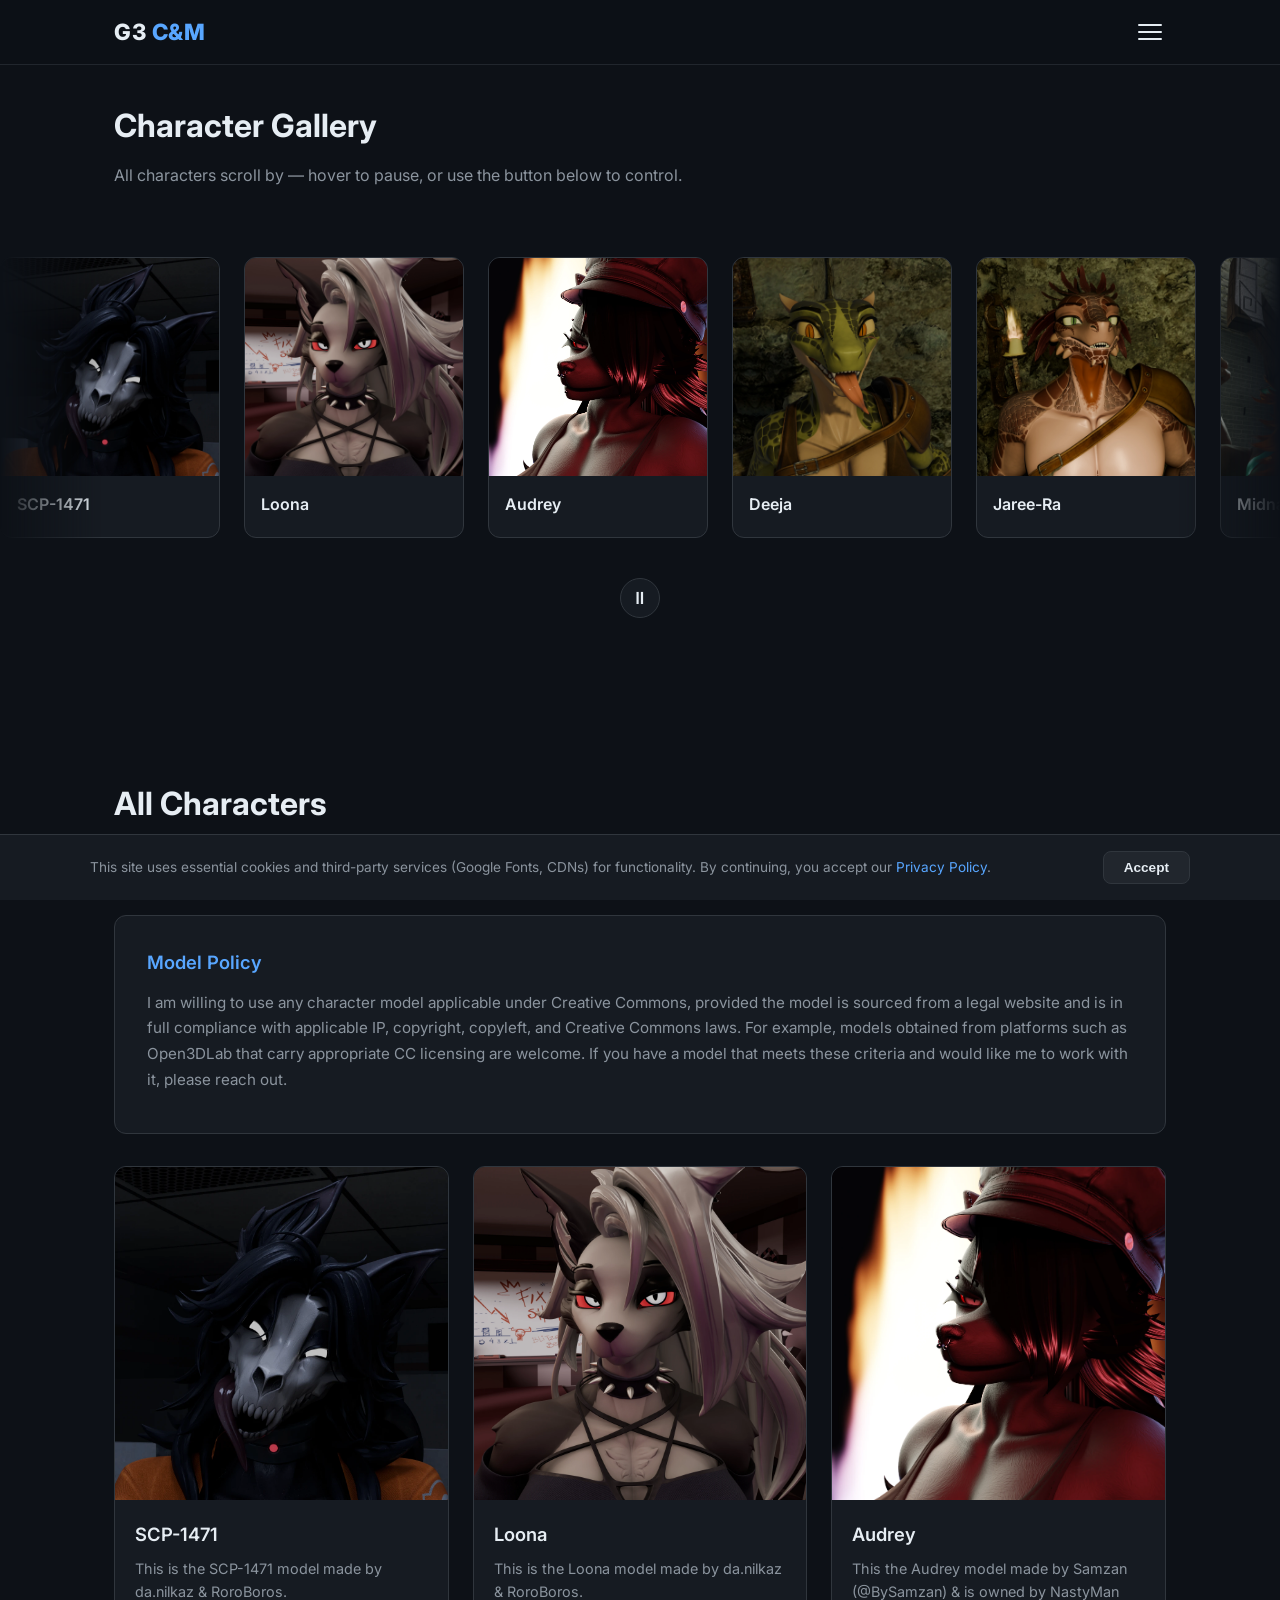
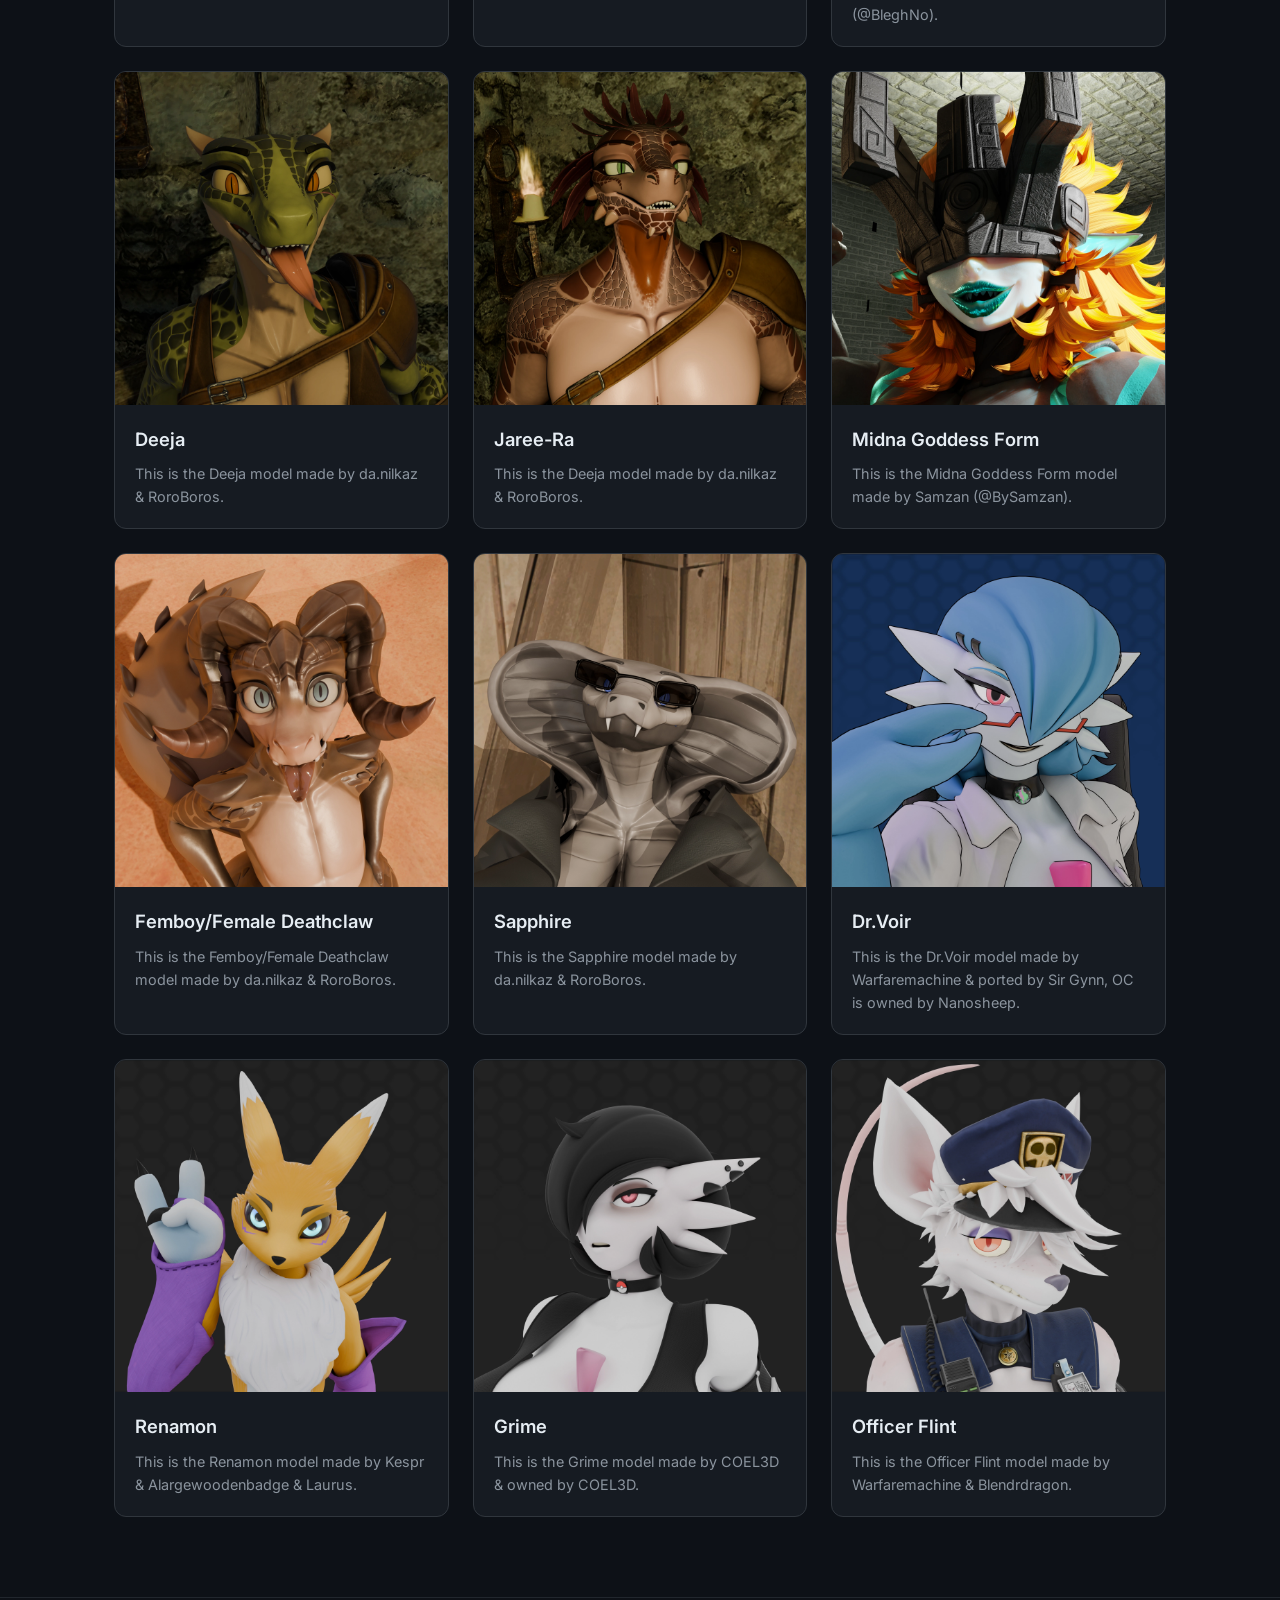
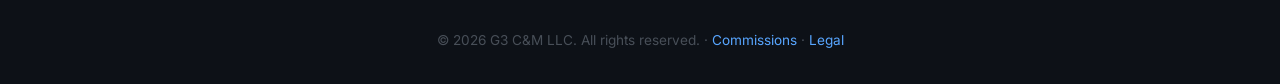
==== commit 7ca56c14: "> Gemini 2.5 generated this response due to high traffic on Gemini 3 Here is a concise commit messag" ====
--- a/html/charactersPage.html
+++ b/html/charactersPage.html
@@ -10,6 +10,13 @@
     <link rel="stylesheet" href="css/index.css">
 </head>
 <body>
+
+<div class="cookie-banner" id="cookieBanner">
+    <div class="cookie-content">
+        <p>This site uses essential cookies and third-party services (Google Fonts, CDNs) for functionality. By continuing, you accept our <a href="legal.html">Privacy Policy</a>.</p>
+        <button class="cookie-btn" id="cookieAccept">Accept</button>
+    </div>
+</div>
 
 <header>
     <div class="container header-inner">
--- a/html/css/index.css
+++ b/html/css/index.css
@@ -516,6 +516,55 @@
     font-size: 0.95rem;
     line-height: 1.7;
     margin-bottom: 8px;
+}
+
+.cookie-banner {
+    position: fixed;
+    bottom: 0;
+    left: 0;
+    right: 0;
+    background: #161b22;
+    border-top: 1px solid #30363d;
+    padding: 16px 24px;
+    z-index: 997;
+    display: none;
+}
+.cookie-banner.show {
+    display: block;
+}
+.cookie-content {
+    max-width: 1100px;
+    margin: 0 auto;
+    display: flex;
+    align-items: center;
+    justify-content: space-between;
+    gap: 16px;
+    flex-wrap: wrap;
+}
+.cookie-content p {
+    color: #8b949e;
+    font-size: 0.85rem;
+    margin: 0;
+}
+.cookie-content a {
+    color: #58a6ff;
+}
+.cookie-btn {
+    flex-shrink: 0;
+    padding: 8px 20px;
+    border-radius: 8px;
+    font-weight: 600;
+    font-size: 0.85rem;
+    border: 1px solid #30363d;
+    background: #21262d;
+    color: #e6edf3;
+    cursor: pointer;
+    transition: all 0.2s;
+}
+.cookie-btn:hover {
+    border-color: #58a6ff;
+    background: #1c2128;
+    color: #58a6ff;
 }
 
 @media (max-width: 640px) {
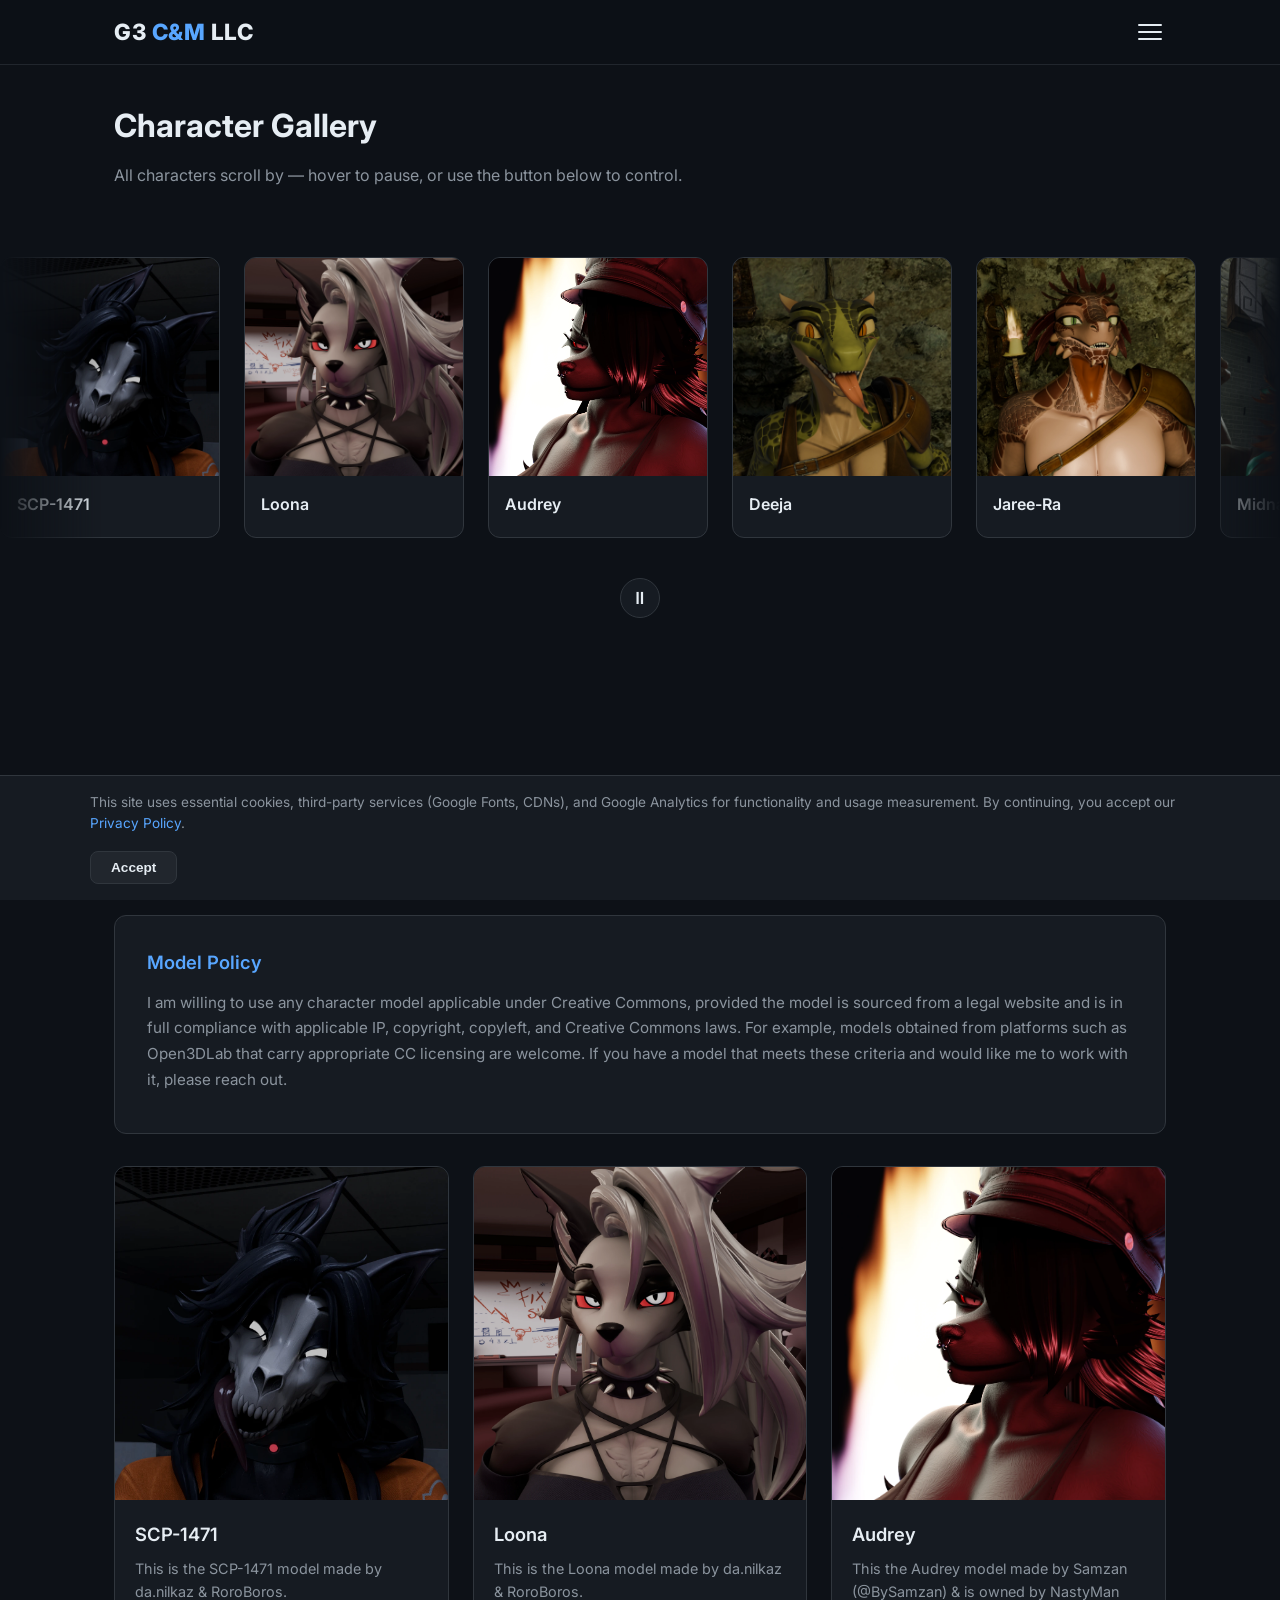
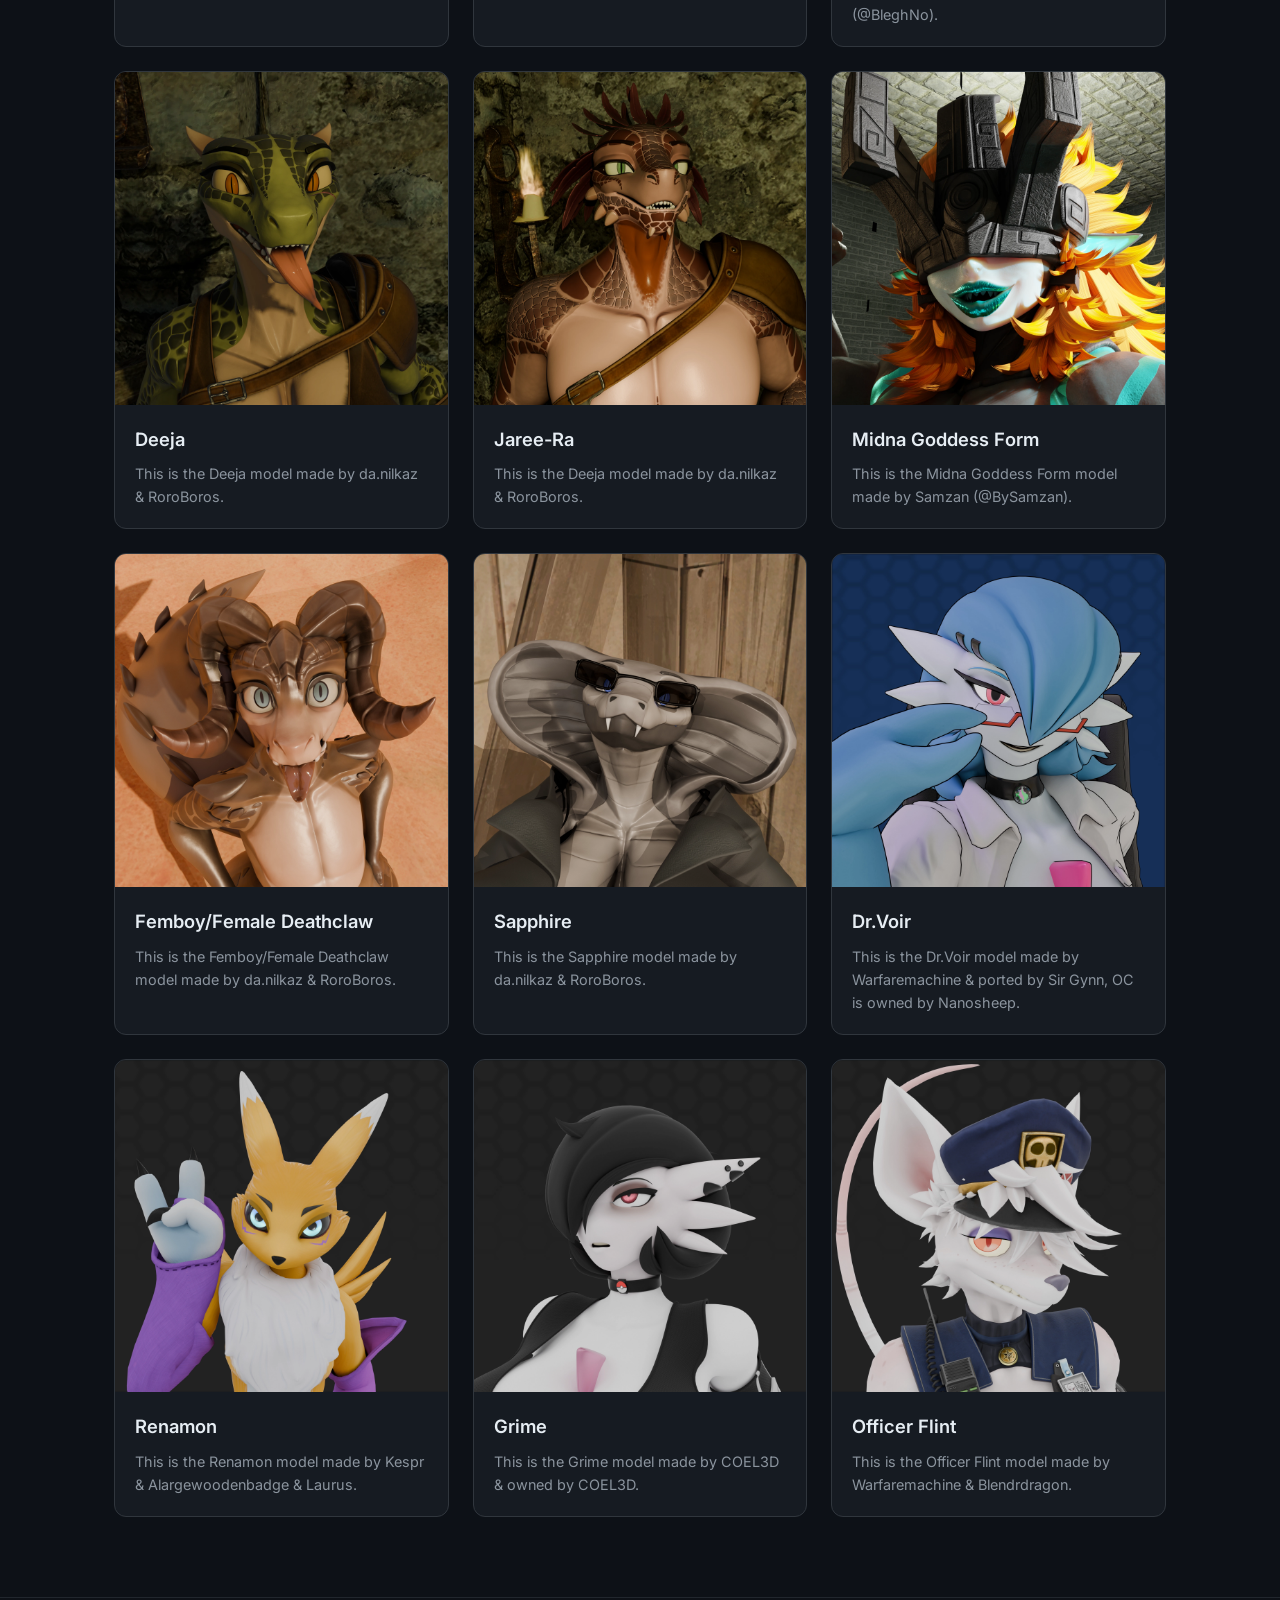
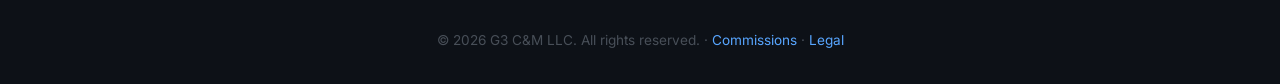
==== commit b449b996: "AI policy update" ====
--- a/html/charactersPage.html
+++ b/html/charactersPage.html
@@ -3,24 +3,26 @@
 <head>
     <meta charset="UTF-8">
     <meta name="viewport" content="width=device-width, initial-scale=1.0">
-    <title>All Characters — G3 C&M</title>
+    <title>All Characters — G3 C&amp;M LLC</title>
     <link rel="preconnect" href="https://fonts.googleapis.com">
     <link rel="preconnect" href="https://fonts.gstatic.com" crossorigin>
     <link href="https://fonts.googleapis.com/css2?family=Inter:wght@400;500;600;700;800&display=swap" rel="stylesheet">
+    <script src="js/analytics.js" async defer></script>
     <link rel="stylesheet" href="css/index.css">
 </head>
+
 <body>
 
 <div class="cookie-banner" id="cookieBanner">
     <div class="cookie-content">
-        <p>This site uses essential cookies and third-party services (Google Fonts, CDNs) for functionality. By continuing, you accept our <a href="legal.html">Privacy Policy</a>.</p>
+        <p>This site uses essential cookies, third-party services (Google Fonts, CDNs), and Google Analytics for functionality and usage measurement. By continuing, you accept our <a href="legal.html">Privacy Policy</a>.</p>
         <button class="cookie-btn" id="cookieAccept">Accept</button>
     </div>
 </div>
 
 <header>
     <div class="container header-inner">
-        <div class="logo">G3 <span>C&amp;M</span></div>
+        <div class="logo">G3 <span>C&amp;M</span> LLC</div>
         <button class="hamburger" id="hamburger" aria-label="Toggle navigation menu">
             <span></span>
             <span></span>
@@ -242,7 +244,6 @@
                         <h3>Character Name</h3>
                         <p>Short description of the character and their role goes here.</p>
                     </div-->
-                </div>
             </div>
         </div>
     </section>
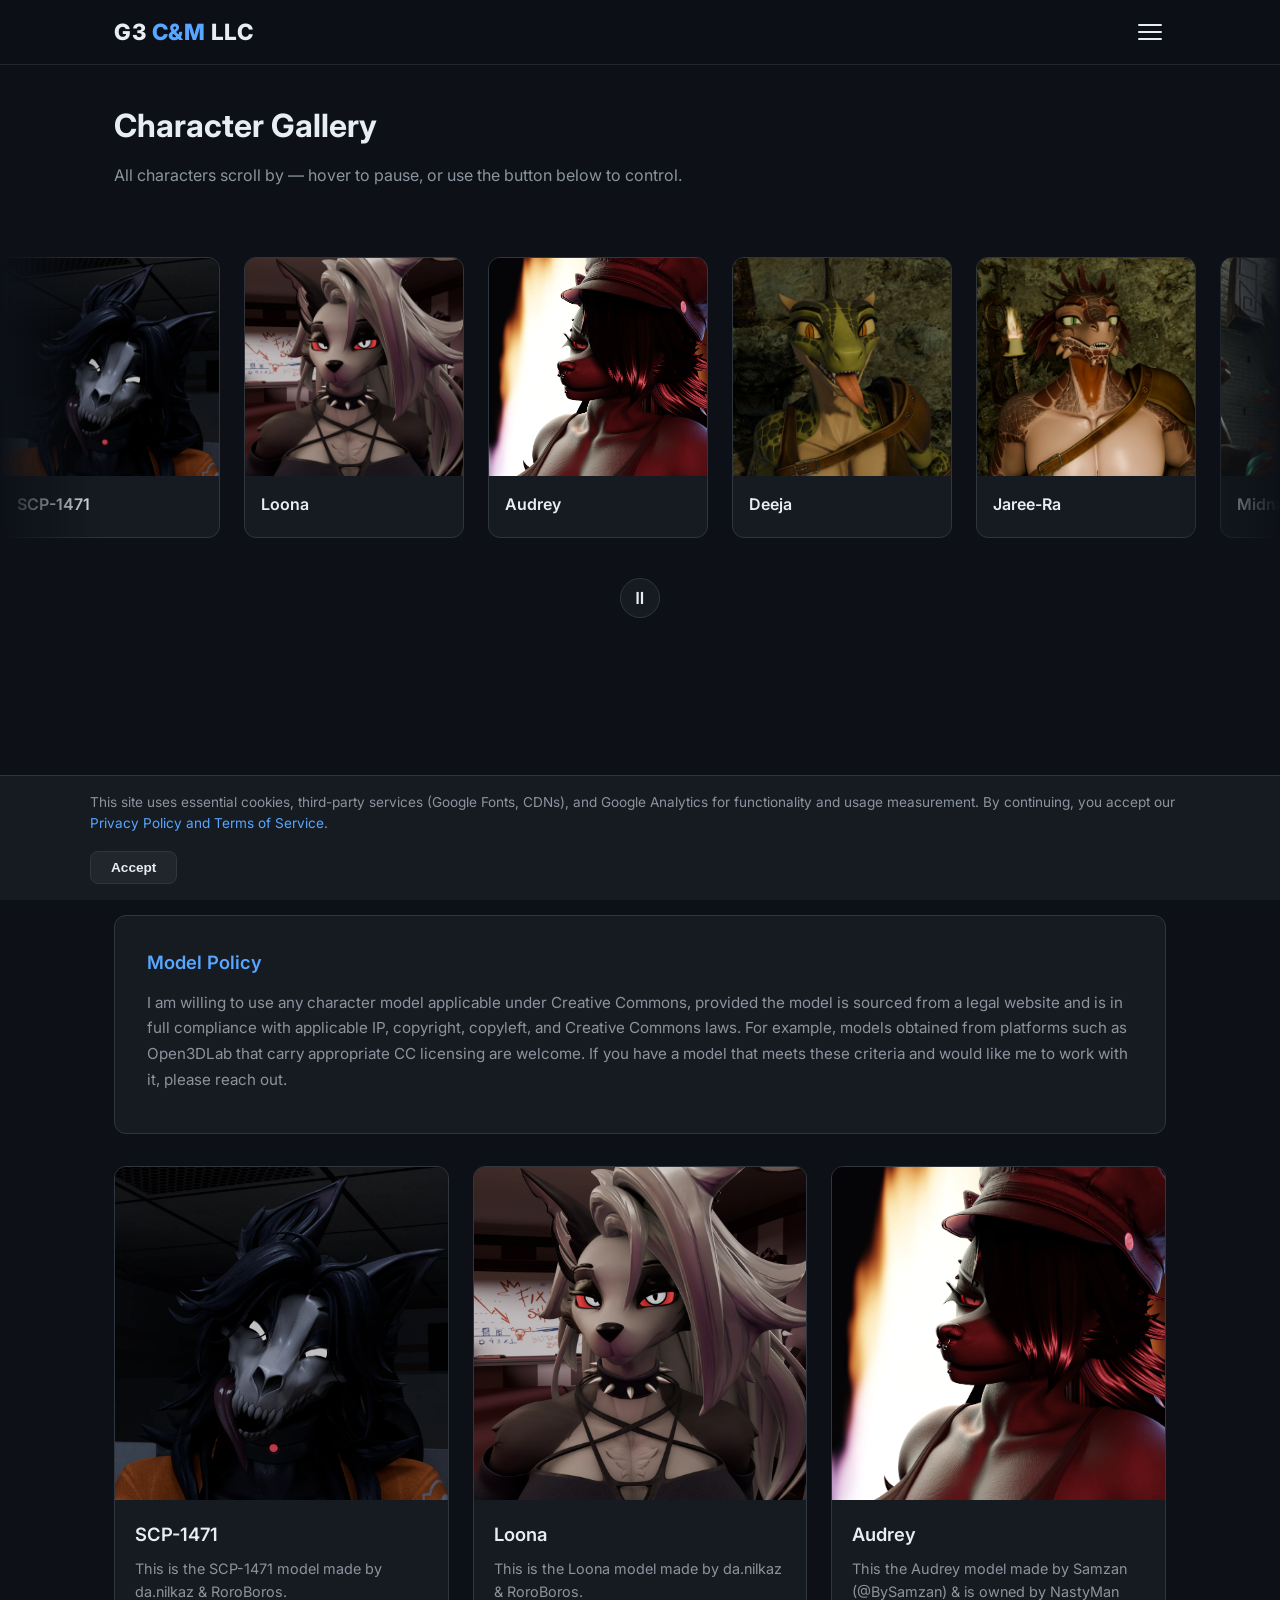
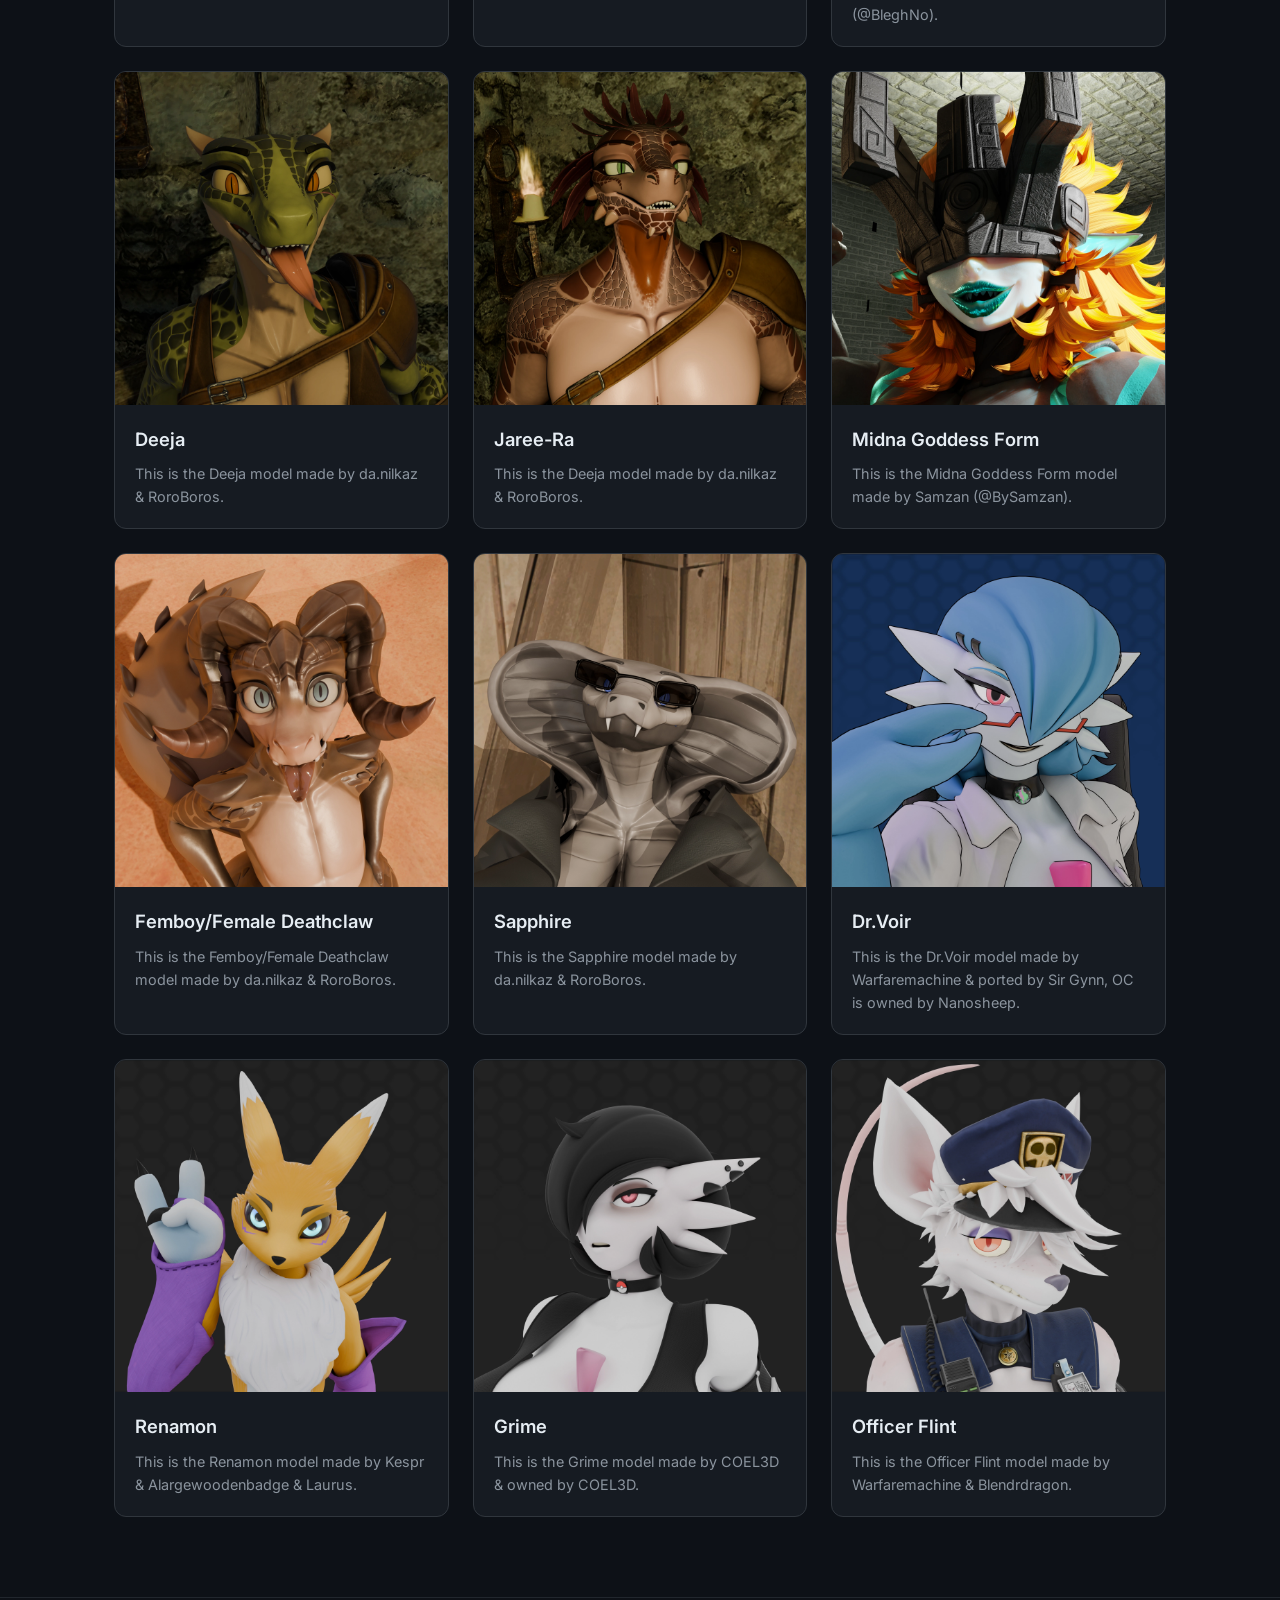
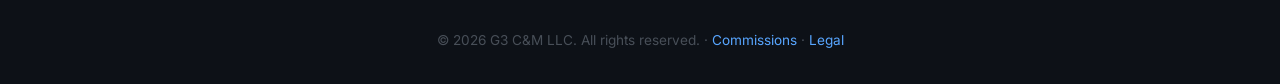
==== commit ac0f6311: "page edits" ====
--- a/html/charactersPage.html
+++ b/html/charactersPage.html
@@ -15,7 +15,7 @@
 
 <div class="cookie-banner" id="cookieBanner">
     <div class="cookie-content">
-        <p>This site uses essential cookies, third-party services (Google Fonts, CDNs), and Google Analytics for functionality and usage measurement. By continuing, you accept our <a href="legal.html">Privacy Policy</a>.</p>
+        <p>This site uses essential cookies, third-party services (Google Fonts, CDNs), and Google Analytics for functionality and usage measurement. By continuing, you accept our <a href="legal.html">Privacy Policy and Terms of Service</a>.</p>
         <button class="cookie-btn" id="cookieAccept">Accept</button>
     </div>
 </div>
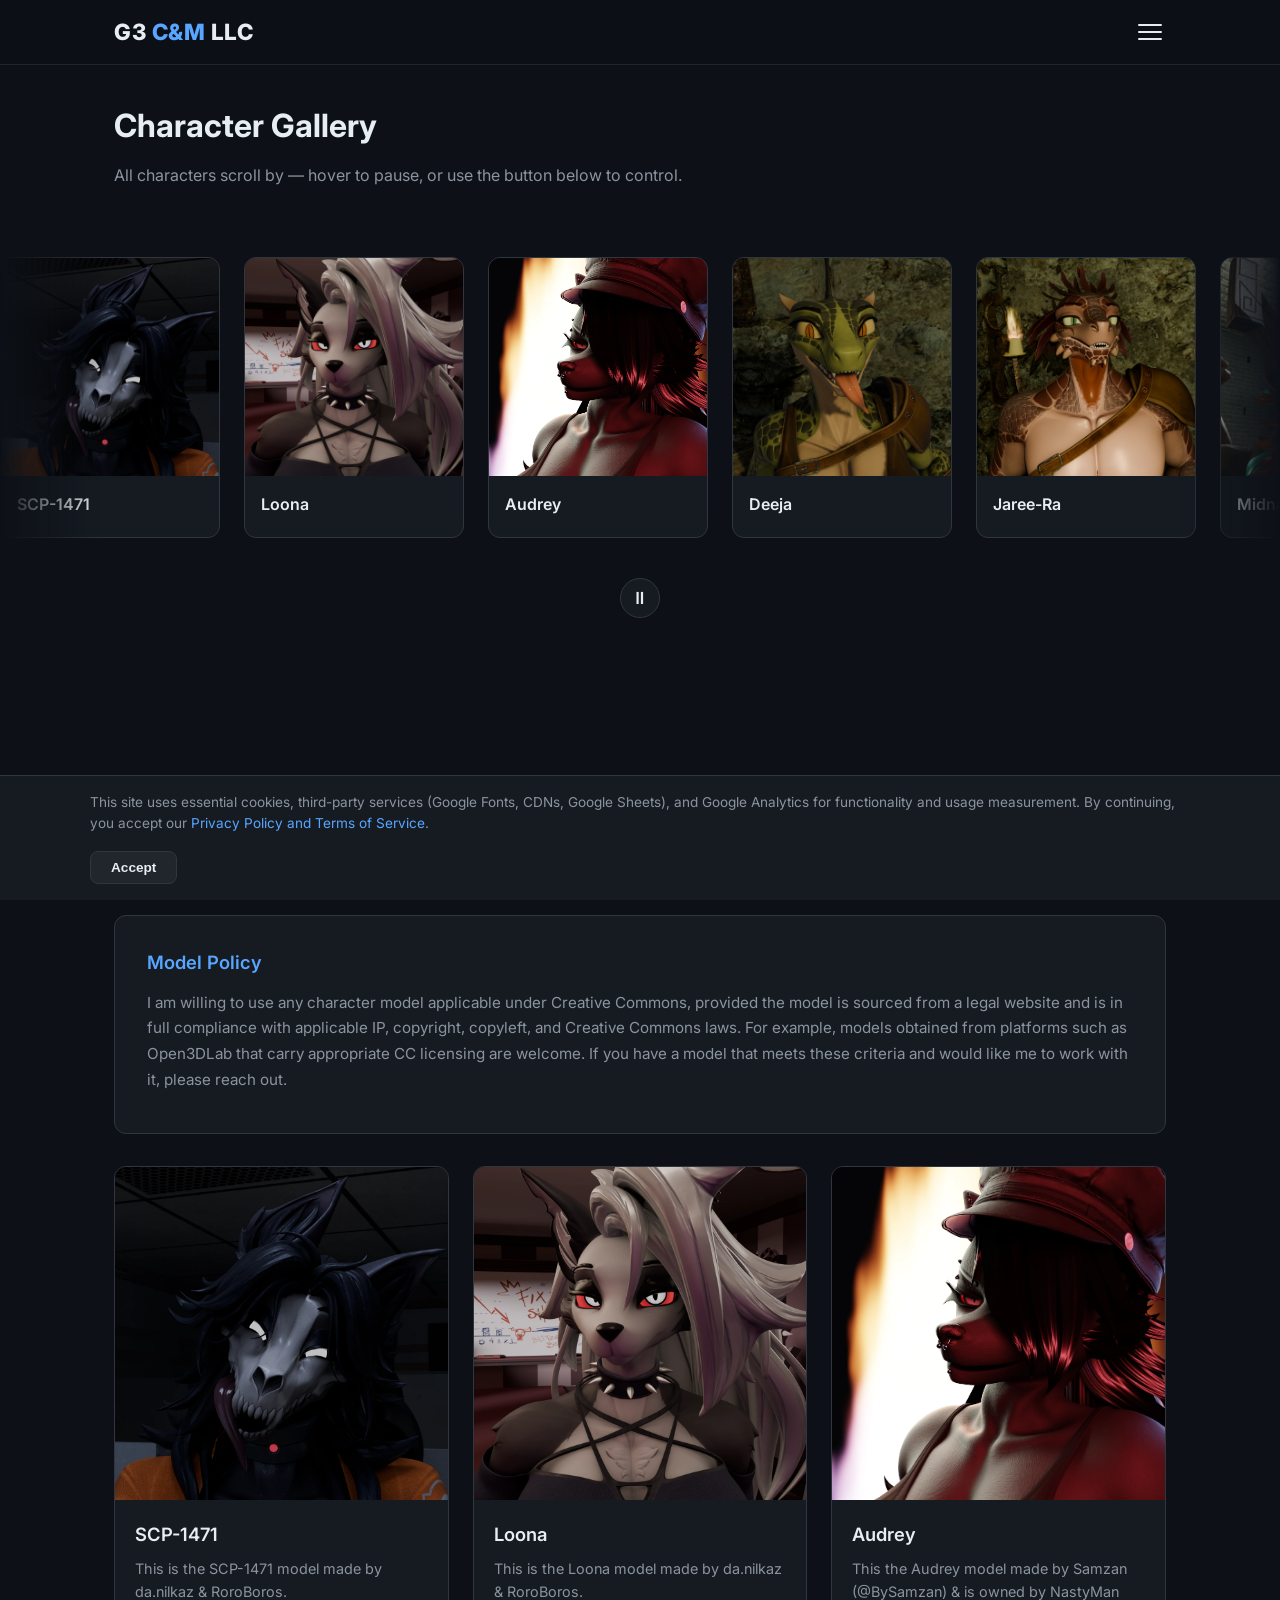
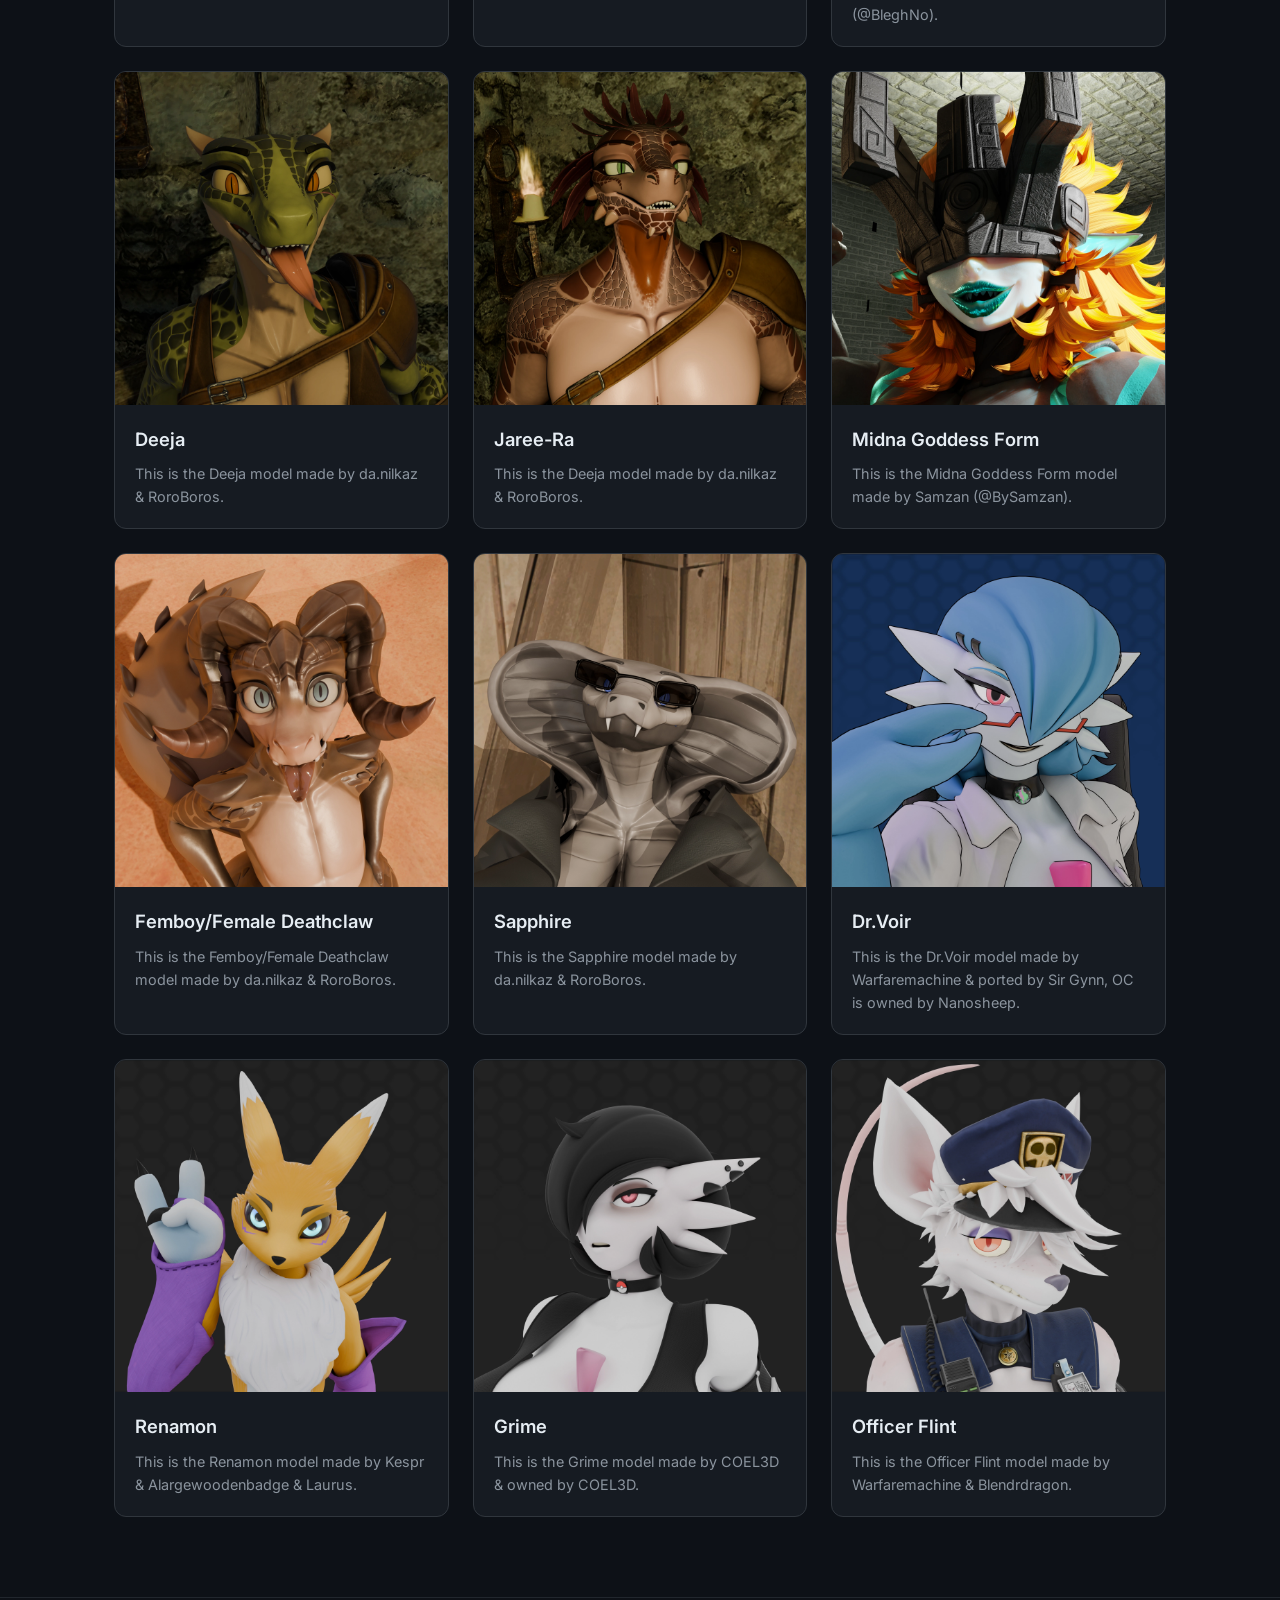
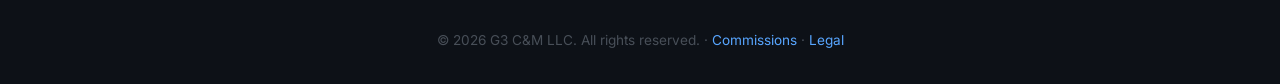
==== commit 46bb445b: "Adds a life counter for comms" ====
--- a/html/charactersPage.html
+++ b/html/charactersPage.html
@@ -15,7 +15,7 @@
 
 <div class="cookie-banner" id="cookieBanner">
     <div class="cookie-content">
-        <p>This site uses essential cookies, third-party services (Google Fonts, CDNs), and Google Analytics for functionality and usage measurement. By continuing, you accept our <a href="legal.html">Privacy Policy and Terms of Service</a>.</p>
+        <p>This site uses essential cookies, third-party services (Google Fonts, CDNs, Google Sheets), and Google Analytics for functionality and usage measurement. By continuing, you accept our <a href="legal.html">Privacy Policy and Terms of Service</a>.</p>
         <button class="cookie-btn" id="cookieAccept">Accept</button>
     </div>
 </div>
